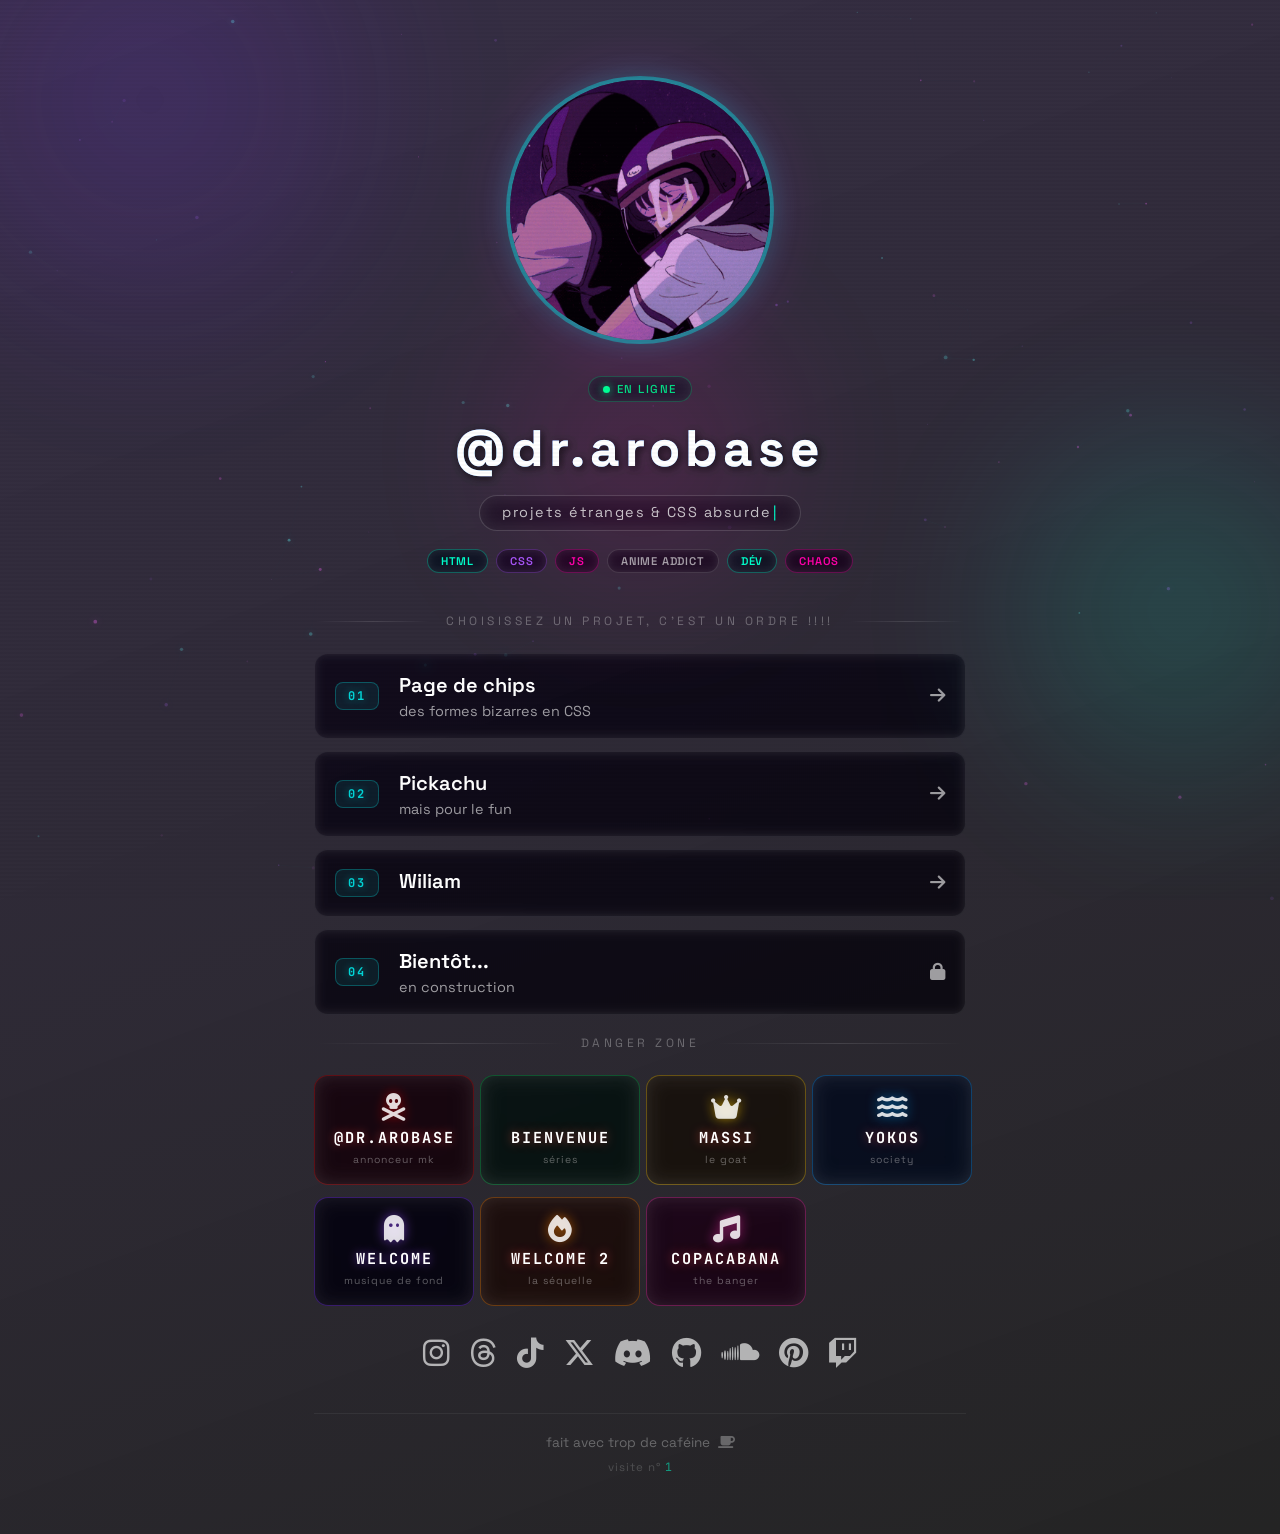
==== index.html @ 3421753c "teste" ====
<!DOCTYPE html>
<html lang="fr">
<head>
    <meta charset="UTF-8">
    <meta name="viewport" content="width=device-width, initial-scale=1.0">
    <title>Projets étranges — @dr.arobase</title>
    <link rel="icon" href="higuruma.png">
    <link rel="stylesheet" href="styles.css">
    <link rel="stylesheet" href="https://cdnjs.cloudflare.com/ajax/libs/font-awesome/6.5.0/css/all.min.css">
    <link rel="preconnect" href="https://fonts.googleapis.com">
    <link rel="preconnect" href="https://fonts.gstatic.com" crossorigin>
    <link href="https://fonts.googleapis.com/css2?family=Space+Grotesk:wght@300;400;500;600;700&family=JetBrains+Mono:wght@400;700&display=swap" rel="stylesheet">
</head>
<body>

<div class="scroll-progress"></div>
<div class="custom-cursor"></div>
<div class="cursor-dot"></div>
<canvas id="particles"></canvas>
<div class="scanlines"></div>

<div class="bg-orbs">
    <div class="orb orb-1"></div>
    <div class="orb orb-2"></div>
    <div class="orb orb-3"></div>
</div>

<div class="page-wrapper">

    <header>
        <img src="pfp.gif" alt="avatar" class="avatar">
        <div class="status-badge"><span class="status-dot"></span> en ligne</div>

        <div class="glitch-wrapper">
            <h1 class="glitch" data-glitch="@dr.arobase">@dr.arobase</h1>
        </div>

        <p class="subtitle-tag"><span class="typing"></span></p>

        <div class="tags-row">
            <span class="tag tag--cyan">HTML</span>
            <span class="tag tag--purple">CSS</span>
            <span class="tag tag--magenta">JS</span>
            <span class="tag tag--white">Anime addict</span>
            <span class="tag tag--cyan">Dév</span>
            <span class="tag tag--magenta">Chaos</span>
        </div>
    </header>

    <main>
        <p class="section-label">Choisissez un projet, c'est un ordre !!!!</p>

        <div class="project-grid">

            <a href="https://dr-arobase.github.io/chips" class="project-card" data-reveal>
                <span class="project-num">01</span>
                <div class="project-info">
                    <span class="project-title">Page de chips</span>
                    <span class="project-desc">des formes bizarres en CSS</span>
                </div>
                <i class="fas fa-arrow-right project-arrow"></i>
            </a>

            <a href="https://dr-arobase.github.io/chips/pickachu.html" class="project-card" data-reveal>
                <span class="project-num">02</span>
                <div class="project-info">
                    <span class="project-title">Pickachu</span>
                    <span class="project-desc">mais pour le fun</span>
                </div>
                <i class="fas fa-arrow-right project-arrow"></i>
            </a>

            <a href="https://dr-arobase.github.io/Wiliam" class="project-card" data-reveal>
                <span class="project-num">03</span>
                <div class="project-info">
                    <span class="project-title">Wiliam</span>
                    <span class="project-desc"></span>
                </div>
                <i class="fas fa-arrow-right project-arrow"></i>
            </a>
            <div class="project-card project-card--soon" data-reveal>
                <span class="project-num">04</span>
                <div class="project-info">
                    <span class="project-title">Bientôt...</span>
                    <span class="project-desc">en construction</span>
                </div>
                <i class="fas fa-lock project-arrow"></i>
            </div>

        </div>

        <!-- Boutons Mortal Kombat -->  
        <div class="mk-buttons" data-reveal>
            <p class="section-label" style="margin-bottom:12px;">danger zone</p>
            <div class="mk-row">

                <button class="mk-btn" data-audio="audioArobas" title="Appuie si t&apos;oses">
                    <span class="mk-btn__icon"><i class="fas fa-skull-crossbones"></i></span>
                    <span class="mk-btn__label">@dr.arobase</span>
                    <span class="mk-btn__sub">annonceur MK</span>
                </button>

                <button class="mk-btn mk-btn--green" data-audio="audioBienv" title="Bienvenue bb">
                    <span class="mk-btn__icon"><i class="fas fa-hand-wave"></i></span>
                    <span class="mk-btn__label">BIENVENUE</span>
                    <span class="mk-btn__sub">séries</span>
                </button>

                <button class="mk-btn mk-btn--gold" data-audio="audioMassi" title="GOAT confirmed">
                    <span class="mk-btn__icon"><i class="fas fa-crown"></i></span>
                    <span class="mk-btn__label">MASSI</span>
                    <span class="mk-btn__sub">le goat</span>
                </button>

                <button class="mk-btn mk-btn--blue" data-audio="audioYokos" title="YOKOS...">
                    <span class="mk-btn__icon"><i class="fas fa-water"></i></span>
                    <span class="mk-btn__label">YOKOS</span>
                    <span class="mk-btn__sub">society</span>
                </button>

                <button class="mk-btn mk-btn--welcome" data-audio="audioWelcome" title="Bienvenue dans l&apos;enfer">
                    <span class="mk-btn__icon"><i class="fas fa-ghost"></i></span>
                    <span class="mk-btn__label">WELCOME</span>
                    <span class="mk-btn__sub">musique de fond</span>
                </button>

                <button class="mk-btn mk-btn--welcome21" data-audio="audioWelcome21" title="Welcome v2 ??">
                    <span class="mk-btn__icon"><i class="fas fa-fire"></i></span>
                    <span class="mk-btn__label">WELCOME 2</span>
                    <span class="mk-btn__sub">la séquelle</span>
                </button>

                <button class="mk-btn mk-btn--copa" data-audio="audioCopa" title="Copa... Copacabana">
                    <span class="mk-btn__icon"><i class="fas fa-music"></i></span>
                    <span class="mk-btn__label">COPACABANA</span>
                    <span class="mk-btn__sub">the banger</span>
                </button>

            </div>
        </div>

        <div class="socials">
            <a href="#" data-social="instagram"><i class="fab fa-instagram"></i></a>
            <a href="#" data-social="threads"><i class="fab fa-threads"></i></a>
            <a href="#" data-social="tiktok"><i class="fab fa-tiktok"></i></a>
            <a href="#" data-social="twitter"><i class="fab fa-x-twitter"></i></a>
            <a href="#" data-social="discord"><i class="fab fa-discord"></i></a>
            <a href="#" data-social="github"><i class="fab fa-github"></i></a>
            <a href="#" data-social="soundcloud"><i class="fab fa-soundcloud"></i></a>
            <a href="#" data-social="pinterest"><i class="fab fa-pinterest"></i></a>
            <a href="#" data-social="twitch"><i class="fab fa-twitch"></i></a>
        </div>
    </main>

    <footer>
        <p>fait avec trop de caféine &nbsp;<i class="fas fa-coffee"></i></p>
        <p class="visit-info">visite n° <span id="visit-count">...</span></p>
    </footer>

</div>

<audio id="audioArobas"   style="display:none"><source src="[Mortal Kombat Announcer ]arobas.mp3"          type="audio/mpeg"></audio>
<audio id="audioBienv"    style="display:none"><source src="[Mortal Kombat Announcer ]bienv......eries.mp3"  type="audio/mpeg"></audio>
<audio id="audioMassi"    style="display:none"><source src="[Mortal Kombat Announcer ]Massi...... goat.mp3"  type="audio/mpeg"></audio>
<audio id="audioYokos"    style="display:none"><source src="[Mortal Kombat Announcer ]YOKOS......ciety.mp3"  type="audio/mpeg"></audio>
<audio id="audioWelcome"  style="display:none"><source src="Welcome.mp3"                                     type="audio/mpeg"></audio>
<audio id="audioWelcome21" style="display:none"><source src="Welcome21.mp3"                                  type="audio/mpeg"></audio>
<audio id="audioCopa"     style="display:none"><source src="Copacabana [QWV_XKdTi2c].mp3"                   type="audio/mpeg"></audio>

<script src="script.js"></script>
</body>
</html>
---- styles.css ----
@import url('https://fonts.googleapis.com/css2?family=Space+Grotesk:wght@300;400;500;600;700&family=JetBrains+Mono:wght@400;700&display=swap');

* {
    margin: 0;
    padding: 0;
    box-sizing: border-box;
}

/* Custom scrollbar */
::-webkit-scrollbar { width: 5px; }
::-webkit-scrollbar-track { background: rgba(0,0,0,0.3); }
::-webkit-scrollbar-thumb {
    background: linear-gradient(180deg, #00ffcc, #7b2fff);
    border-radius: 3px;
}
::-webkit-scrollbar-thumb:hover { background: linear-gradient(180deg, #00ffcc, #ff00aa); }

body {
    font-family: 'Space Grotesk', 'Segoe UI', Tahoma, Geneva, Verdana, sans-serif;
    /* slightly lighter overlay so background image shows through */
    background: linear-gradient(160deg, rgba(12, 2, 30, 0.82) 0%, rgba(0, 0, 0, 0.86) 100%), url('chainsaw-man.gif') center/cover fixed;
    min-height: 100vh;
    color: #fff;
    cursor: none;
    overflow-x: hidden;
}

/* Curseur personnalisé */
.custom-cursor {
    position: fixed;
    width: 18px;
    height: 18px;
    border: 2px solid rgba(0,255,255,0.8);
    border-radius: 50%;
    pointer-events: none;
    transform: translate(-50%, -50%);
    transition: width 0.2s ease, height 0.2s ease, background 0.2s ease, border-color 0.2s ease;
    z-index: 99999;
    mix-blend-mode: difference;
}
.custom-cursor.active {
    width: 40px;
    height: 40px;
    background: rgba(0,255,255,0.1);
}

/* Cursor dot intérieur */
.cursor-dot {
    position: fixed;
    width: 5px;
    height: 5px;
    background: #00ffcc;
    border-radius: 50%;
    pointer-events: none;
    transform: translate(-50%, -50%);
    z-index: 100000;
    transition: width 0.15s ease, height 0.15s ease, background 0.15s ease;
}
.cursor-dot.active {
    width: 8px;
    height: 8px;
    background: #fff;
    box-shadow: 0 0 6px rgba(255,255,255,0.8);
}

/* Barre de progression scroll */
.scroll-progress {
    position: fixed;
    top: 0;
    left: 0;
    height: 2px;
    width: 0%;
    background: linear-gradient(90deg, #00ffcc, #7b2fff, #ff00aa);
    z-index: 100001;
    box-shadow: 0 0 8px rgba(0,255,204,0.7), 0 0 16px rgba(123,47,255,0.4);
    transition: width 0.08s linear;
}

/* Scanlines CRT */
.scanlines {
    position: fixed;
    inset: 0;
    background: repeating-linear-gradient(
        0deg,
        transparent,
        transparent 2px,
        rgba(0,0,0,0.03) 2px,
        rgba(0,0,0,0.03) 4px
    );
    pointer-events: none;
    z-index: 4;
    opacity: 0.7;
}

/* Canvas particules */
#particles {
    position: fixed;
    inset: 0;
    width: 100%;
    height: 100%;
    pointer-events: none;
    z-index: 0;
    opacity: 0.5;
}

/* Orbes flottants */
.bg-orbs {
    position: fixed;
    inset: 0;
    pointer-events: none;
    z-index: 0;
    overflow: hidden;
}

.orb {
    position: absolute;
    border-radius: 50%;
    filter: blur(80px);
    opacity: 0.18;
}

.orb-1 {
    width: 500px;
    height: 500px;
    background: radial-gradient(circle, #7b2fff, transparent);
    top: -150px;
    left: -100px;
    animation: floatOrb 12s ease-in-out infinite;
}

.orb-2 {
    width: 400px;
    height: 400px;
    background: radial-gradient(circle, #00ffcc, transparent);
    bottom: 10%;
    right: -100px;
    animation: floatOrb 16s ease-in-out infinite reverse;
}

.orb-3 {
    width: 300px;
    height: 300px;
    background: radial-gradient(circle, #ff00aa, transparent);
    top: 50%;
    left: 50%;
    transform: translate(-50%, -50%);
    animation: floatOrb 20s ease-in-out infinite 4s;
}

@keyframes floatOrb {
    0%, 100% { transform: translate(0, 0) scale(1); }
    33%       { transform: translate(40px, -30px) scale(1.08); }
    66%       { transform: translate(-30px, 40px) scale(0.95); }
}

.page-wrapper {
    max-width: 700px;
    margin: 0 auto;
    padding: 60px 24px 40px;
    display: flex;
    flex-direction: column;
    align-items: center;
    gap: 40px;
    position: relative;
    z-index: 1;
}

header {
    text-align: center;
    display: flex;
    flex-direction: column;
    align-items: center;
    gap: 16px;
    animation: slideDown 0.8s ease-out;
}

main {
    width: 100%;
    display: flex;
    flex-direction: column;
    align-items: center;
    gap: 20px;
}

footer {
    color: rgba(255,255,255,0.3);
    font-size: 0.85rem;
    padding-bottom: 20px;
    padding-top: 20px;
    border-top: 1px solid rgba(255,255,255,0.06);
    width: 100%;
    text-align: center;
    display: flex;
    flex-direction: column;
    gap: 8px;
    align-items: center;
}

.visit-info {
    font-size: 0.72rem;
    color: rgba(255,255,255,0.18);
    letter-spacing: 1px;
}
#visit-count {
    color: rgba(0,255,204,0.55);
    font-family: 'JetBrains Mono', monospace;
}

h1 {
    font-size: 2.8em;
    color: #fff;
    text-shadow: 2px 2px 8px rgba(0, 0, 0, 0.3);
    margin-bottom: 0;
    font-weight: 700;
    letter-spacing: 2px;
}

h2 {
    font-size: 1.3em;
    color: rgba(255,255,255,0.7);
    margin-bottom: 0;
    font-weight: 300;
    letter-spacing: 1px;
}

h3 {
    font-size: 1.2em;
    color: #fff;
    margin-bottom: 30px;
    font-weight: 400;
}

/* Subtitle pill */
.subtitle-tag {
    display: inline-block;
    padding: 7px 22px;
    background: rgba(255,255,255,0.05);
    border: 1px solid rgba(255,255,255,0.15);
    border-radius: 999px;
    color: rgba(255,255,255,0.75);
    font-size: 0.9rem;
    letter-spacing: 1.5px;
    backdrop-filter: blur(10px);
    min-height: 36px;
    min-width: 80px;
}

.typing::after {
    content: '|';
    animation: blink 0.7s step-end infinite;
    color: #00ffcc;
    margin-left: 2px;
}

@keyframes blink {
    0%, 100% { opacity: 1; }
    50%       { opacity: 0; }
}

/* Section label */
.section-label {
    font-size: 0.75rem;
    text-transform: uppercase;
    letter-spacing: 3.5px;
    color: rgba(255,255,255,0.3);
    margin-bottom: 4px;
    display: flex;
    align-items: center;
    gap: 14px;
    width: 100%;
    justify-content: center;
}
.section-label::before,
.section-label::after {
    content: '';
    height: 1px;
    flex: 1;
    background: linear-gradient(90deg, transparent, rgba(255,255,255,0.12), transparent);
}

/* Project grid */
.project-grid {
    width: 100%;
    display: flex;
    flex-direction: column;
    gap: 12px;
}

/* Reveal animation */
[data-reveal] {
    opacity: 0;
    transform: translateY(28px);
    transition: opacity 0.6s ease, transform 0.6s ease;
}
[data-reveal].revealed {
    opacity: 1; /* éléments révélés visibles pour la lisibilité */
    transform: translateY(0);
}

/* Ripple */
.project-card {
    display: flex;
    align-items: center;
    gap: 20px;
    padding: 18px 20px;
    /* make cards more see-through so the background image is visible */
    background: rgba(255,255,255,0.02);
    border: 1px solid rgba(255,255,255,0.06);
    border-radius: 14px;
    text-decoration: none;
    color: #fff;
    backdrop-filter: blur(6px);
    transition: border-color 0.35s ease, box-shadow 0.35s ease, background 0.35s ease;
    position: relative;
    overflow: hidden;
    will-change: transform;
    cursor: none;
}

.project-card::before {
    content: "";
    position: absolute;
    inset: 0;
    background: radial-gradient(circle at var(--sheen-x, 50%) var(--sheen-y, 50%), rgba(0,255,255,0.09) 0%, transparent 65%);
    opacity: 0;
    transition: opacity 0.3s ease;
    pointer-events: none;
}

/* Animated neon border on hover via ::after */
.project-card::after {
    content: '';
    position: absolute;
    inset: -1px;
    border-radius: 15px;
    background: linear-gradient(135deg, rgba(0,255,204,0), rgba(123,47,255,0), rgba(255,0,170,0));
    z-index: -1;
    transition: background 0.4s ease;
    pointer-events: none;
}

.project-card:hover {
    background: rgba(255,255,255,0.05);
    border-color: rgba(0,255,255,0.25);
    box-shadow:
        0 12px 40px rgba(0,0,0,0.4),
        0 0 20px rgba(0,255,204,0.08),
        inset 0 1px 0 rgba(255,255,255,0.06);
}
.project-card:hover::after {
    background: linear-gradient(135deg, rgba(0,255,204,0.15), rgba(123,47,255,0.1), rgba(255,0,170,0.08));
}

.project-card:hover::before { opacity: 1; }

/* Ripple */
.ripple {
    position: absolute;
    border-radius: 50%;
    background: rgba(0,255,255,0.25);
    transform: scale(0);
    animation: rippleAnim 0.6s linear;
    pointer-events: none;
}
@keyframes rippleAnim {
    to { transform: scale(4); opacity: 0; }
}

.project-card--soon {
    opacity: 0.4;
    cursor: default;
}
.project-card--soon:hover {
    transform: none;
    border-color: rgba(255,255,255,0.08);
    box-shadow: none;
    background: rgba(255,255,255,0.04);
}
.project-card--soon:hover::before { opacity: 0; }

.project-num {
    font-size: 0.75rem;
    font-weight: 700;
    letter-spacing: 2px;
    color: rgba(0,255,255,0.8);
    background: rgba(0,255,255,0.08);
    border: 1px solid rgba(0,255,255,0.25);
    border-radius: 8px;
    padding: 5px 12px;
    flex-shrink: 0;
    font-family: 'JetBrains Mono', monospace;
    text-shadow: 0 0 8px rgba(0,255,255,0.4);
}

.project-info {
    flex: 1;
    display: flex;
    flex-direction: column;
    gap: 4px;
    text-align: left;
}

.project-title {
    font-size: 1.25rem;
    font-weight: 600;
    color: #fff;
}

.project-desc {
    font-size: 0.9rem;
    color: rgba(255,255,255,0.6);
    font-weight: 400;
}

.project-arrow {
    color: rgba(255,255,255,0.6);
    font-size: 1.1rem;
    flex-shrink: 0;
    transition: transform 0.3s ease, color 0.3s ease;
}

.project-card:hover .project-arrow {
    color: rgba(0,255,255,0.8);
    transform: translateX(4px);
}

.project-card:nth-child(1) { animation-delay: 0.05s; }
.project-card:nth-child(2) { animation-delay: 0.12s; }
.project-card:nth-child(3) { animation-delay: 0.19s; }
.project-card:nth-child(4) { animation-delay: 0.26s; }
.project-card:nth-child(5) { animation-delay: 0.33s; }
@keyframes slideDown {
    from {
        opacity: 0;
        transform: translateY(-30px);
    }
    to {
        opacity: 1;
        transform: translateY(0);
    }
}

@keyframes slideIn {
    from {
        opacity: 0;
        transform: translateX(-30px);
    }
    to {
        opacity: 1;
        transform: translateX(0);
    }
}

@keyframes slideUp {
    from {
        opacity: 0;
        transform: translateY(30px);
    }
    to {
        opacity: 1;
        transform: translateY(0);
    }
}

@media (max-width: 768px) {
    .page-wrapper { padding: 40px 16px 30px; gap: 28px; }
    h1 { font-size: 2em; }
    .project-card { padding: 16px 18px; gap: 14px; }
    .project-title { font-size: 0.95rem; }
}

.socials {
  display: flex;
  justify-content: center;
  flex-wrap: wrap;
  gap: 20px;
  margin-top: 8px;
}

.socials a {
  color: rgba(255,255,255,0.65);
  font-size: 1.9rem;
  transition: color 0.25s ease, filter 0.25s ease;
  will-change: transform;
  display: inline-block;
}

.socials a:hover { color: #fff; filter: drop-shadow(0 0 8px currentColor); }

/* couleurs par plateforme */
.socials a[data-social="instagram"]:hover { color: #e1306c; }
.socials a[data-social="threads"]:hover   { color: #aaa; }
.socials a[data-social="tiktok"]:hover    { color: #69c9d0; }
.socials a[data-social="twitter"]:hover   { color: #1da1f2; }
.socials a[data-social="discord"]:hover   { color: #7289da; }
.socials a[data-social="github"]:hover    { color: #f0f6fc; }
.socials a[data-social="soundcloud"]:hover { color: #ff5500; }
.socials a[data-social="pinterest"]:hover  { color: #e60023; }
.socials a[data-social="twitch"]:hover     { color: #9146ff; }

.avatar {
    width: 260px;
    height: 260px;
    border-radius: 50%;
    object-fit: cover;
    margin: 20px auto;
    display: block;
    box-shadow:
        0 0 0 4px rgba(0, 255, 255, 0.35),
        0 0 30px rgba(0, 255, 255, 0.25),
        0 0 70px rgba(255, 0, 255, 0.15);
    animation: avatarPulse 3s ease-in-out infinite;
}

@keyframes avatarPulse {
    0%, 100% {
        box-shadow:
            0 0 0 4px rgba(0, 255, 255, 0.35),
            0 0 30px rgba(0, 255, 255, 0.25),
            0 0 70px rgba(255, 0, 255, 0.15);
    }
    50% {
        box-shadow:
            0 0 0 7px rgba(255, 0, 255, 0.45),
            0 0 45px rgba(255, 0, 255, 0.3),
            0 0 90px rgba(0, 255, 255, 0.2);
    }
}

/* Glitch effect */
.glitch-wrapper {
   width: 100%;
   height: 100%;
   display: flex;
   align-items: center;
   justify-content: center;
   text-align: center;
}

.glitch {
   position: relative;
   font-size: 3.2rem;
   font-weight: 700;
   line-height: 1.2;
   color: #fff;
   letter-spacing: 5px;
   z-index: 1;
}

.glitch:before,
.glitch:after {
   display: block;
   content: attr(data-glitch);
   position: absolute;
   top: 0;
   left: 0;
   opacity: 0.8;
}

.glitch:before {
   animation: glitch-color 0.3s cubic-bezier(0.25, 0.46, 0.45, 0.94) both infinite;
   color: #0ff;
   z-index: -1;
}

.glitch:after {
   animation: glitch-color 0.3s cubic-bezier(0.25, 0.46, 0.45, 0.94) reverse both infinite;
   color: #ff00ff;
   z-index: -2;
}

@keyframes glitch-color {
   0% {
      transform: translate(0);
   }

   20% {
      transform: translate(-3px, 3px);
   }

   40% {
      transform: translate(-3px, -3px);
   }

   60% {
      transform: translate(3px, 3px);
   }

   80% {
      transform: translate(3px, -3px);
   }

   to {
      transform: translate(0);
   }
}


/*** link coupper katana**/
.link {
  position: relative;
  padding: 0;
  line-height: 1em;
  margin: 0;
  
}

.link--top {
    
  position: absolute;
  color: rgb(255, 255, 255);
  top: 0;
  display: inline-block;
  clip-path: polygon(0% 66%, 0% 0%, 100% 0%, 100% 40%);
  transition: transform 0.6s cubic-bezier(0.16, 1, 0.3, 1) 0.25s, color 0.5s ease 0.22s;
}

.link--top:after {
  content: "";
  position: absolute;
  text-decoration: none;

  top: 36%;
  left: 0;
  width: 100%;
  height: 4%;
  background: red;
  transform: rotateZ(-2.2deg) scaleX(0%);
  transform-origin: right top;
  transition: transform 0.2s ease 0.22s;
}

.link--bottom {
  display: inline-block;
  clip-path: polygon(0% 65%, 100% 40%, 100% 110%, 0% 110%);
  text-decoration: underline;
  color: rgb(255, 255, 255);
  transition: color 0.5s ease 0.22s, background-position 0.2s ease 0.22s;
  text-decoration: none;
  background-size: 200% 8%;
  background-position: left bottom;
  background-repeat: no-repeat;
  background-image: linear-gradient(to right, red 50%, transparent 50%);
}

/*Can't use this type of underscore for multiple lines of text :( 
Good for menu buttons though, this would use a transform animation instead of a background position animation, better performance :)
.link--bottom:before {
  content: "";
  position: absolute;
  bottom: 0;
  left: 0;
  width: 100%;
  height: 8%;
  background: red;
  transform-origin: left bottom;
  transition: transform 0.2s ease;
}

.link:hover .link--bottom:before {
  transform: scaleX(0%);
}
*/

.link--bottom:after {
  content: "";
  position: absolute;
  
  top: 40%;
  left: 0;
  width: 100%;
  height: 4%;
  background: red;
  transform: rotateZ(-2deg) scaleX(0%);
  transform-origin: right top;
  transition: transform 0.2s ease 0.22s;
}

.link:hover .link--top {
  color: red;
  transform: translateY(-0.5em) rotateZ(-3deg);
  transition: transform 0.5s cubic-bezier(.12,.8,.57,1.00) 0.42s, color 0.5s ease 0.22s;
}

.link:hover .link--bottom {
  color: red;
  background-position: 100% bottom;
  transition: color 0.5s ease 0.2s, background-position 0.2s ease;
}

.link:hover .link--top:after {
  top: 62%;
  transform-origin: left top;
  transform: rotateZ(-2.2deg) scaleX(100%);
}

.link:hover .link--bottom:after {
  top: 65%;
  transform-origin: left top;
  transform: rotateZ(-2.1deg) scaleX(100%);
}

/* =============================================
   BOUTONS MORTAL KOMBAT
   ============================================= */
.mk-buttons {
    width: 100%;
    display: flex;
    flex-direction: column;
    align-items: center;
    gap: 12px;
}

.mk-row {
    display: grid;
    grid-template-columns: repeat(auto-fit, minmax(140px, 1fr));
    gap: 12px;
    width: 100%;
}

.mk-btn {
    flex: 1;
    min-width: 160px;
    max-width: 260px;
    display: flex;
    flex-direction: column;
    align-items: center;
    gap: 5px;
    padding: 18px 20px;
    background: rgba(180, 0, 0, 0.08);
    border: 1px solid rgba(220, 0, 0, 0.3);
    border-radius: 14px;
    color: #fff;
    cursor: none;
    position: relative;
    overflow: hidden;
    transition: background 0.3s ease, box-shadow 0.3s ease, border-color 0.3s ease, transform 0.15s ease;
    backdrop-filter: blur(10px);
    font-family: 'Space Grotesk', sans-serif;
    user-select: none;
}

.mk-btn::before {
    content: '';
    position: absolute;
    inset: 0;
    background: radial-gradient(circle at 50% 0%, rgba(220,0,0,0.18) 0%, transparent 70%);
    opacity: 0;
    transition: opacity 0.3s ease;
}

.mk-btn:hover {
    background: rgba(220, 0, 0, 0.14);
    border-color: rgba(255, 40, 40, 0.6);
    box-shadow: 0 0 30px rgba(220,0,0,0.25), 0 0 60px rgba(220,0,0,0.1), inset 0 1px 0 rgba(255,100,100,0.1);
    transform: translateY(-3px);
}
.mk-btn:hover::before { opacity: 1; }

.mk-btn:active {
    transform: translateY(0px) scale(0.97);
    box-shadow: 0 0 50px rgba(255,0,0,0.45);
}

.mk-btn--welcome {
    background: rgba(0, 0, 30, 0.2);
    border-color: rgba(123, 47, 255, 0.35);
}
.mk-btn--welcome::before {
    background: radial-gradient(circle at 50% 0%, rgba(123,47,255,0.18) 0%, transparent 70%);
}
.mk-btn--welcome:hover {
    background: rgba(123, 47, 255, 0.14);
    border-color: rgba(150, 80, 255, 0.6);
    box-shadow: 0 0 30px rgba(123,47,255,0.3), 0 0 60px rgba(123,47,255,0.1);
}

.mk-btn.playing {
    animation: mkPulse 0.7s ease-in-out infinite alternate;
}
.mk-btn--welcome.playing {
    animation: mkPulseViolet 0.7s ease-in-out infinite alternate;
}
@keyframes mkPulse {
    from { box-shadow: 0 0 12px rgba(220,0,0,0.25), inset 0 0 0px rgba(255,0,0,0); }
    to   { box-shadow: 0 0 40px rgba(255,0,0,0.55), inset 0 0 20px rgba(255,0,0,0.04); }
}
@keyframes mkPulseViolet {
    from { box-shadow: 0 0 12px rgba(123,47,255,0.25); }
    to   { box-shadow: 0 0 40px rgba(150,80,255,0.55), inset 0 0 20px rgba(150,80,255,0.04); }
}

.mk-btn__icon {
    font-size: 1.7rem;
    line-height: 1;
    color: rgba(255,255,255,0.85);
    transition: transform 0.2s ease, color 0.2s ease;
}
.mk-btn:hover .mk-btn__icon { transform: scale(1.25) rotate(-8deg); color: #fff; }

/* glow couleur par variante sur l'icône */
.mk-btn .mk-btn__icon          { filter: drop-shadow(0 0 6px rgba(220,0,0,0.7)); }
.mk-btn--green .mk-btn__icon   { filter: drop-shadow(0 0 6px rgba(0,220,80,0.7)); }
.mk-btn--gold .mk-btn__icon    { filter: drop-shadow(0 0 6px rgba(255,200,0,0.7)); }
.mk-btn--blue .mk-btn__icon    { filter: drop-shadow(0 0 6px rgba(0,160,255,0.7)); }
.mk-btn--welcome .mk-btn__icon { filter: drop-shadow(0 0 6px rgba(150,80,255,0.7)); }
.mk-btn--welcome21 .mk-btn__icon { filter: drop-shadow(0 0 6px rgba(255,130,0,0.7)); }
.mk-btn--copa .mk-btn__icon    { filter: drop-shadow(0 0 6px rgba(255,50,180,0.7)); }

.mk-btn__label {
    font-size: 0.95rem;
    font-weight: 700;
    letter-spacing: 2px;
    text-transform: uppercase;
    color: #fff;
    font-family: 'JetBrains Mono', monospace;
    text-shadow: 0 0 10px rgba(255,80,80,0.5);
}
.mk-btn--welcome .mk-btn__label { text-shadow: 0 0 10px rgba(150,80,255,0.6); }

.mk-btn__sub {
    font-size: 0.65rem;
    color: rgba(255,255,255,0.35);
    letter-spacing: 1px;
    text-transform: lowercase;
}

/* variantes couleurs boutons MK */
.mk-btn--green {
    background: rgba(0, 160, 60, 0.08);
    border-color: rgba(0, 200, 80, 0.3);
}
.mk-btn--green::before {
    background: radial-gradient(circle at 50% 0%, rgba(0,200,80,0.18) 0%, transparent 70%);
}
.mk-btn--green:hover {
    background: rgba(0, 200, 80, 0.14);
    border-color: rgba(0, 240, 100, 0.6);
    box-shadow: 0 0 30px rgba(0,200,80,0.3), 0 0 60px rgba(0,200,80,0.1);
}
@keyframes mkPulseGreen {
    from { box-shadow: 0 0 12px rgba(0,200,80,0.25); }
    to   { box-shadow: 0 0 40px rgba(0,240,100,0.55), inset 0 0 20px rgba(0,200,80,0.04); }
}
.mk-btn--green.playing { animation: mkPulseGreen 0.7s ease-in-out infinite alternate; }

.mk-btn--gold {
    background: rgba(200, 150, 0, 0.08);
    border-color: rgba(255, 200, 0, 0.3);
}
.mk-btn--gold::before {
    background: radial-gradient(circle at 50% 0%, rgba(255,200,0,0.18) 0%, transparent 70%);
}
.mk-btn--gold:hover {
    background: rgba(255, 200, 0, 0.12);
    border-color: rgba(255, 220, 50, 0.65);
    box-shadow: 0 0 30px rgba(255,200,0,0.3), 0 0 60px rgba(255,200,0,0.1);
}
@keyframes mkPulseGold {
    from { box-shadow: 0 0 12px rgba(255,200,0,0.25); }
    to   { box-shadow: 0 0 40px rgba(255,220,50,0.55), inset 0 0 20px rgba(255,200,0,0.04); }
}
.mk-btn--gold.playing { animation: mkPulseGold 0.7s ease-in-out infinite alternate; }

.mk-btn--blue {
    background: rgba(0, 100, 220, 0.08);
    border-color: rgba(0, 150, 255, 0.3);
}
.mk-btn--blue::before {
    background: radial-gradient(circle at 50% 0%, rgba(0,150,255,0.18) 0%, transparent 70%);
}
.mk-btn--blue:hover {
    background: rgba(0, 150, 255, 0.12);
    border-color: rgba(50, 180, 255, 0.65);
    box-shadow: 0 0 30px rgba(0,150,255,0.3), 0 0 60px rgba(0,150,255,0.1);
}
@keyframes mkPulseBlue {
    from { box-shadow: 0 0 12px rgba(0,150,255,0.25); }
    to   { box-shadow: 0 0 40px rgba(50,180,255,0.55), inset 0 0 20px rgba(0,150,255,0.04); }
}
.mk-btn--blue.playing { animation: mkPulseBlue 0.7s ease-in-out infinite alternate; }

.mk-btn--welcome21 {
    background: rgba(255, 100, 0, 0.08);
    border-color: rgba(255, 130, 0, 0.3);
}
.mk-btn--welcome21::before {
    background: radial-gradient(circle at 50% 0%, rgba(255,130,0,0.18) 0%, transparent 70%);
}
.mk-btn--welcome21:hover {
    background: rgba(255, 130, 0, 0.12);
    border-color: rgba(255, 160, 40, 0.65);
    box-shadow: 0 0 30px rgba(255,130,0,0.3), 0 0 60px rgba(255,130,0,0.1);
}
@keyframes mkPulseOrange {
    from { box-shadow: 0 0 12px rgba(255,130,0,0.25); }
    to   { box-shadow: 0 0 40px rgba(255,160,40,0.55), inset 0 0 20px rgba(255,130,0,0.04); }
}
.mk-btn--welcome21.playing { animation: mkPulseOrange 0.7s ease-in-out infinite alternate; }

.mk-btn--copa {
    background: rgba(255, 0, 150, 0.08);
    border-color: rgba(255, 50, 180, 0.3);
}
.mk-btn--copa::before {
    background: radial-gradient(circle at 50% 0%, rgba(255,50,180,0.18) 0%, transparent 70%);
}
.mk-btn--copa:hover {
    background: rgba(255, 50, 180, 0.12);
    border-color: rgba(255, 80, 200, 0.65);
    box-shadow: 0 0 30px rgba(255,50,180,0.3), 0 0 60px rgba(255,50,180,0.1);
}
@keyframes mkPulsePink {
    from { box-shadow: 0 0 12px rgba(255,50,180,0.25); }
    to   { box-shadow: 0 0 40px rgba(255,80,200,0.55), inset 0 0 20px rgba(255,50,180,0.04); }
}
.mk-btn--copa.playing { animation: mkPulsePink 0.7s ease-in-out infinite alternate; }

/* =============================================
   STATUS BADGE
   ============================================= */
.status-badge {
    display: inline-flex;
    align-items: center;
    gap: 7px;
    padding: 5px 14px;
    background: rgba(0,255,150,0.06);
    border: 1px solid rgba(0,255,150,0.22);
    border-radius: 999px;
    font-size: 0.72rem;
    color: rgba(0,255,150,0.85);
    letter-spacing: 1.5px;
    text-transform: uppercase;
    backdrop-filter: blur(8px);
    font-weight: 500;
}
.status-dot {
    width: 7px;
    height: 7px;
    border-radius: 50%;
    background: #00ff96;
    box-shadow: 0 0 8px rgba(0,255,150,0.9);
    animation: pulseDot 2s ease-in-out infinite;
    flex-shrink: 0;
}
@keyframes pulseDot {
    0%, 100% { opacity: 1; box-shadow: 0 0 8px rgba(0,255,150,0.9); }
    50%       { opacity: 0.4; box-shadow: 0 0 18px rgba(0,255,150,0.3); }
}

/* =============================================
   TAGS / COMPÉTENCES
   ============================================= */
.tags-row {
    display: flex;
    flex-wrap: wrap;
    justify-content: center;
    gap: 8px;
    margin-top: 2px;
}
.tag {
    padding: 4px 13px;
    border-radius: 999px;
    font-size: 0.7rem;
    font-weight: 600;
    letter-spacing: 0.8px;
    text-transform: uppercase;
    border: 1px solid;
    backdrop-filter: blur(6px);
    white-space: nowrap;
    transition: transform 0.2s ease, box-shadow 0.2s ease;
    cursor: default;
}
.tag:hover { transform: translateY(-3px); }
.tag--cyan    { color: #00ffcc; border-color: rgba(0,255,204,0.3); background: rgba(0,255,204,0.05); }
.tag--magenta { color: #ff00aa; border-color: rgba(255,0,170,0.3); background: rgba(255,0,170,0.05); }
.tag--purple  { color: #a855f7; border-color: rgba(168,85,247,0.3); background: rgba(168,85,247,0.05); }
.tag--white   { color: rgba(255,255,255,0.6); border-color: rgba(255,255,255,0.12); background: rgba(255,255,255,0.03); }

/* =============================================
   KONAMI CODE
   ============================================= */
.konami-flash {
    position: fixed;
    top: 50%;
    left: 50%;
    transform: translate(-50%, -50%);
    background: rgba(0,0,0,0.88);
    border: 2px solid #00ffcc;
    color: #00ffcc;
    font-size: 1.3rem;
    font-weight: 700;
    letter-spacing: 4px;
    padding: 22px 44px;
    border-radius: 14px;
    z-index: 999999;
    text-transform: uppercase;
    text-align: center;
    pointer-events: none;
    backdrop-filter: blur(24px);
    box-shadow: 0 0 50px rgba(0,255,204,0.35), 0 0 100px rgba(0,255,204,0.1);
    animation: konamiIn 0.45s cubic-bezier(0.175, 0.885, 0.32, 1.275),
               konamiFade 0.6s ease 2.8s forwards;
}
@keyframes konamiIn   { from { opacity:0; transform:translate(-50%,-50%) scale(0.5); } to { opacity:1; transform:translate(-50%,-50%) scale(1); } }
@keyframes konamiFade { to   { opacity:0; transform:translate(-50%,-55%) scale(0.9); } }

.konami-spark {
    position: fixed;
    width: 8px;
    height: 8px;
    border-radius: 50%;
    background: hsl(var(--hue), 100%, 65%);
    box-shadow: 0 0 12px 3px hsl(var(--hue), 100%, 60%);
    pointer-events: none;
    z-index: 999998;
    animation: sparkFly 1.4s ease-out forwards;
}
@keyframes sparkFly {
    0%   { opacity: 1; transform: scale(1) translate(0, 0); }
    100% { opacity: 0; transform: scale(0.2) translate(
        calc((var(--hue) - 180) * 0.5px),
        calc(-80px - (var(--hue) * 0.1px))
    ); }
}

@keyframes rainbowBorder {
    0%   { box-shadow: 0 0 0 5px hsl(0,100%,60%),   0 0 35px hsl(0,100%,60%);   }
    25%  { box-shadow: 0 0 0 5px hsl(90,100%,60%),  0 0 35px hsl(90,100%,60%);  }
    50%  { box-shadow: 0 0 0 5px hsl(180,100%,60%), 0 0 35px hsl(180,100%,60%); }
    75%  { box-shadow: 0 0 0 5px hsl(270,100%,60%), 0 0 35px hsl(270,100%,60%); }
    100% { box-shadow: 0 0 0 5px hsl(360,100%,60%), 0 0 35px hsl(360,100%,60%); }
}
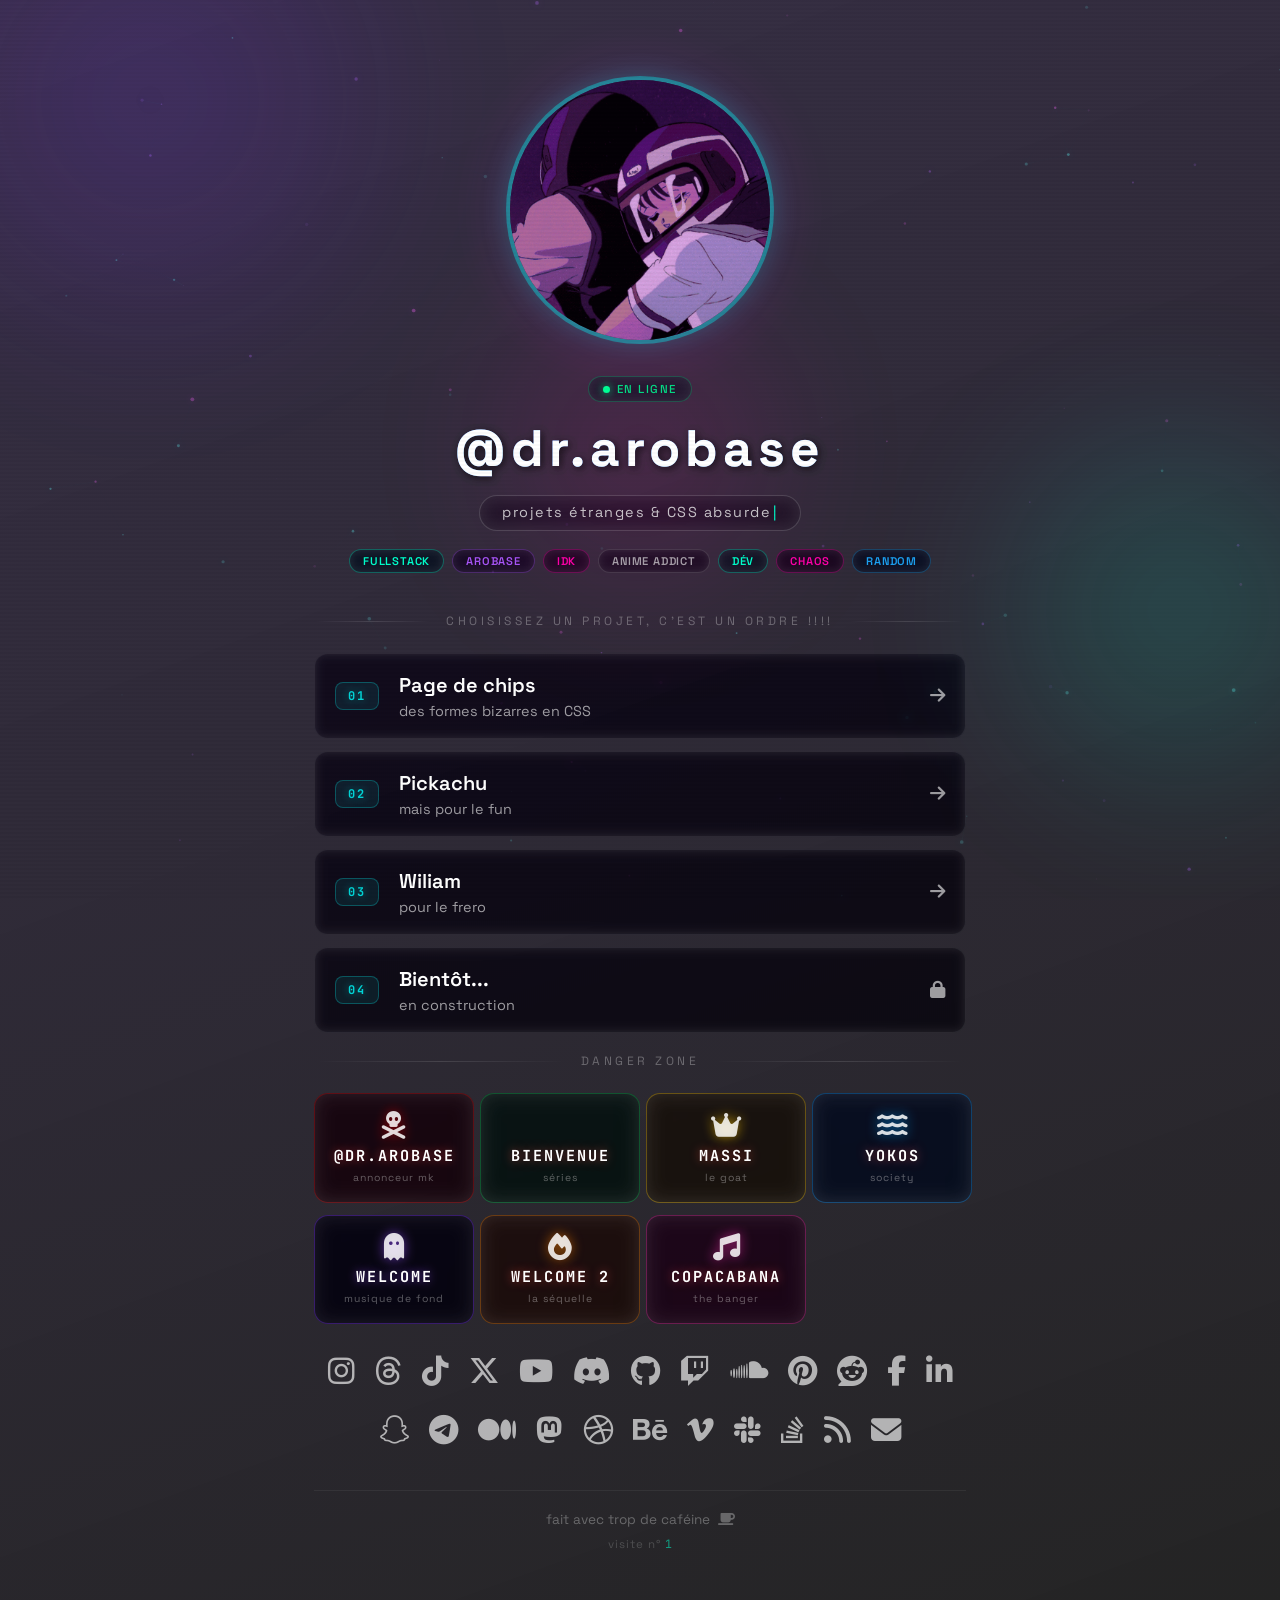
==== commit 925b2084: "Organize project: move assets, fix paths, externalize mes-info styles, update index and css/js links" ====
--- a/index.html
+++ b/index.html
@@ -4,8 +4,8 @@
     <meta charset="UTF-8">
     <meta name="viewport" content="width=device-width, initial-scale=1.0">
     <title>Projets étranges — @dr.arobase</title>
-    <link rel="icon" href="higuruma.png">
-    <link rel="stylesheet" href="styles.css">
+    <link rel="icon" href="asserts/images/higuruma.png">
+    <link rel="stylesheet" href="css/styles.css">
     <link rel="stylesheet" href="https://cdnjs.cloudflare.com/ajax/libs/font-awesome/6.5.0/css/all.min.css">
     <link rel="preconnect" href="https://fonts.googleapis.com">
     <link rel="preconnect" href="https://fonts.gstatic.com" crossorigin>
@@ -28,7 +28,7 @@
 <div class="page-wrapper">
 
     <header>
-        <img src="pfp.gif" alt="avatar" class="avatar">
+        <img src="asserts/images/pfp.gif" alt="avatar" class="avatar">
         <div class="status-badge"><span class="status-dot"></span> en ligne</div>
 
         <div class="glitch-wrapper">
@@ -38,12 +38,13 @@
         <p class="subtitle-tag"><span class="typing"></span></p>
 
         <div class="tags-row">
-            <span class="tag tag--cyan">HTML</span>
-            <span class="tag tag--purple">CSS</span>
-            <span class="tag tag--magenta">JS</span>
+            <span class="tag tag--cyan">Fullstack</span>
+            <span class="tag tag--purple">Arobase</span>
+            <span class="tag tag--magenta">idk</span>
             <span class="tag tag--white">Anime addict</span>
             <span class="tag tag--cyan">Dév</span>
             <span class="tag tag--magenta">Chaos</span>
+            <span class="tag tag--blue">Random</span>
         </div>
     </header>
 
@@ -74,7 +75,7 @@
                 <span class="project-num">03</span>
                 <div class="project-info">
                     <span class="project-title">Wiliam</span>
-                    <span class="project-desc"></span>
+                    <span class="project-desc">pour le frero</span>
                 </div>
                 <i class="fas fa-arrow-right project-arrow"></i>
             </a>
@@ -140,15 +141,30 @@
         </div>
 
         <div class="socials">
-            <a href="#" data-social="instagram"><i class="fab fa-instagram"></i></a>
-            <a href="#" data-social="threads"><i class="fab fa-threads"></i></a>
-            <a href="#" data-social="tiktok"><i class="fab fa-tiktok"></i></a>
-            <a href="#" data-social="twitter"><i class="fab fa-x-twitter"></i></a>
-            <a href="#" data-social="discord"><i class="fab fa-discord"></i></a>
-            <a href="#" data-social="github"><i class="fab fa-github"></i></a>
-            <a href="#" data-social="soundcloud"><i class="fab fa-soundcloud"></i></a>
-            <a href="#" data-social="pinterest"><i class="fab fa-pinterest"></i></a>
-            <a href="#" data-social="twitch"><i class="fab fa-twitch"></i></a>
+            <a href="#" data-social="instagram" title="Instagram"><i class="fab fa-instagram"></i></a>
+            <a href="#" data-social="threads" title="Threads"><i class="fab fa-threads"></i></a>
+            <a href="#" data-social="tiktok" title="TikTok"><i class="fab fa-tiktok"></i></a>
+            <a href="#" data-social="twitter" title="X / Twitter"><i class="fab fa-x-twitter"></i></a>
+            <a href="#" data-social="youtube" title="YouTube"><i class="fab fa-youtube"></i></a>
+            <a href="#" data-social="discord" title="Discord"><i class="fab fa-discord"></i></a>
+            <a href="#" data-social="github" title="GitHub"><i class="fab fa-github"></i></a>
+            <a href="#" data-social="twitch" title="Twitch"><i class="fab fa-twitch"></i></a>
+            <a href="#" data-social="soundcloud" title="SoundCloud"><i class="fab fa-soundcloud"></i></a>
+            <a href="#" data-social="pinterest" title="Pinterest"><i class="fab fa-pinterest"></i></a>
+            <a href="#" data-social="reddit" title="Reddit"><i class="fab fa-reddit"></i></a>
+            <a href="#" data-social="facebook" title="Facebook"><i class="fab fa-facebook-f"></i></a>
+            <a href="#" data-social="linkedin" title="LinkedIn"><i class="fab fa-linkedin-in"></i></a>
+            <a href="#" data-social="snapchat" title="Snapchat"><i class="fab fa-snapchat-ghost"></i></a>
+            <a href="#" data-social="telegram" title="Telegram"><i class="fab fa-telegram-plane"></i></a>
+            <a href="#" data-social="medium" title="Medium"><i class="fab fa-medium"></i></a>
+            <a href="#" data-social="mastodon" title="Mastodon"><i class="fab fa-mastodon"></i></a>
+            <a href="#" data-social="dribbble" title="Dribbble"><i class="fab fa-dribbble"></i></a>
+            <a href="#" data-social="behance" title="Behance"><i class="fab fa-behance"></i></a>
+            <a href="#" data-social="vimeo" title="Vimeo"><i class="fab fa-vimeo-v"></i></a>
+            <a href="#" data-social="slack" title="Slack"><i class="fab fa-slack"></i></a>
+            <a href="#" data-social="stack-overflow" title="Stack Overflow"><i class="fab fa-stack-overflow"></i></a>
+            <a href="#" data-social="rss" title="RSS"><i class="fas fa-rss"></i></a>
+            <a href="#" data-social="email" title="Email"><i class="fas fa-envelope"></i></a>
         </div>
     </main>
 
@@ -159,15 +175,15 @@
 
 </div>
 
-<audio id="audioArobas"   style="display:none"><source src="[Mortal Kombat Announcer ]arobas.mp3"          type="audio/mpeg"></audio>
-<audio id="audioBienv"    style="display:none"><source src="[Mortal Kombat Announcer ]bienv......eries.mp3"  type="audio/mpeg"></audio>
-<audio id="audioMassi"    style="display:none"><source src="[Mortal Kombat Announcer ]Massi...... goat.mp3"  type="audio/mpeg"></audio>
-<audio id="audioYokos"    style="display:none"><source src="[Mortal Kombat Announcer ]YOKOS......ciety.mp3"  type="audio/mpeg"></audio>
-<audio id="audioWelcome"  style="display:none"><source src="Welcome.mp3"                                     type="audio/mpeg"></audio>
-<audio id="audioWelcome21" style="display:none"><source src="Welcome21.mp3"                                  type="audio/mpeg"></audio>
-<audio id="audioCopa"     style="display:none"><source src="Copacabana [QWV_XKdTi2c].mp3"                   type="audio/mpeg"></audio>
+<audio id="audioArobas"   style="display:none"><source src="asserts/audio/[Mortal Kombat Announcer ]arobas.mp3"          type="audio/mpeg"></audio>
+<audio id="audioBienv"    style="display:none"><source src="asserts/audio/[Mortal Kombat Announcer ]bienv......eries.mp3"  type="audio/mpeg"></audio>
+<audio id="audioMassi"    style="display:none"><source src="asserts/audio/[Mortal Kombat Announcer ]Massi...... goat.mp3"  type="audio/mpeg"></audio>
+<audio id="audioYokos"    style="display:none"><source src="asserts/audio/[Mortal Kombat Announcer ]YOKOS......ciety.mp3"  type="audio/mpeg"></audio>
+<audio id="audioWelcome"  style="display:none"><source src="asserts/audio/Welcome.mp3"                                     type="audio/mpeg"></audio>
+<audio id="audioWelcome21" style="display:none"><source src="asserts/audio/Welcome21.mp3"                                  type="audio/mpeg"></audio>
+<audio id="audioCopa"     style="display:none"><source src="asserts/audio/Copacabana [QWV_XKdTi2c].mp3"                   type="audio/mpeg"></audio>
 
-<script src="script.js"></script>
+<script src="js/script.js"></script>
 </body>
 </html>
 
--- a/css/styles.css
+++ b/css/styles.css
@@ -0,0 +1,1048 @@
+/* Google Fonts chargée via <link> dans le HTML */
+
+* {
+    margin: 0;
+    padding: 0;
+    box-sizing: border-box;
+}
+
+/* Custom scrollbar */
+::-webkit-scrollbar { width: 5px; }
+::-webkit-scrollbar-track { background: rgba(0,0,0,0.3); }
+::-webkit-scrollbar-thumb {
+    background: linear-gradient(180deg, #00ffcc, #7b2fff);
+    border-radius: 3px;
+}
+::-webkit-scrollbar-thumb:hover { background: linear-gradient(180deg, #00ffcc, #ff00aa); }
+
+body {
+    font-family: 'Space Grotesk', 'Segoe UI', Tahoma, Geneva, Verdana, sans-serif;
+    /* slightly lighter overlay so background image shows through */
+    background: linear-gradient(160deg, rgba(12, 2, 30, 0.82) 0%, rgba(0, 0, 0, 0.86) 100%), url('../asserts/images/chainsaw-man.gif') center/cover fixed;
+    min-height: 100vh;
+    color: #fff;
+    cursor: none;
+    overflow-x: hidden;
+}
+
+/* Curseur personnalisé */
+.custom-cursor {
+    position: fixed;
+    width: 18px;
+    height: 18px;
+    border: 2px solid rgba(0,255,255,0.8);
+    border-radius: 50%;
+    pointer-events: none;
+    transform: translate(-50%, -50%);
+    transition: width 0.2s ease, height 0.2s ease, background 0.2s ease, border-color 0.2s ease;
+    z-index: 99999;
+    mix-blend-mode: difference;
+}
+.custom-cursor.active {
+    width: 40px;
+    height: 40px;
+    background: rgba(0,255,255,0.1);
+}
+
+/* Cursor dot intérieur */
+.cursor-dot {
+    position: fixed;
+    width: 5px;
+    height: 5px;
+    background: #00ffcc;
+    border-radius: 50%;
+    pointer-events: none;
+    transform: translate(-50%, -50%);
+    z-index: 100000;
+    transition: width 0.15s ease, height 0.15s ease, background 0.15s ease;
+}
+.cursor-dot.active {
+    width: 8px;
+    height: 8px;
+    background: #fff;
+    box-shadow: 0 0 6px rgba(255,255,255,0.8);
+}
+
+/* Barre de progression scroll */
+.scroll-progress {
+    position: fixed;
+    top: 0;
+    left: 0;
+    height: 2px;
+    width: 0%;
+    background: linear-gradient(90deg, #00ffcc, #7b2fff, #ff00aa);
+    z-index: 100001;
+    box-shadow: 0 0 8px rgba(0,255,204,0.7), 0 0 16px rgba(123,47,255,0.4);
+    transition: width 0.08s linear;
+}
+
+/* Scanlines CRT */
+.scanlines {
+    position: fixed;
+    inset: 0;
+    background: repeating-linear-gradient(
+        0deg,
+        transparent,
+        transparent 2px,
+        rgba(0,0,0,0.03) 2px,
+        rgba(0,0,0,0.03) 4px
+    );
+    pointer-events: none;
+    z-index: 4;
+    opacity: 0.7;
+}
+
+/* Canvas particules */
+#particles {
+    position: fixed;
+    inset: 0;
+    width: 100%;
+    height: 100%;
+    pointer-events: none;
+    z-index: 0;
+    opacity: 0.5;
+}
+
+/* Orbes flottants */
+.bg-orbs {
+    position: fixed;
+    inset: 0;
+    pointer-events: none;
+    z-index: 0;
+    overflow: hidden;
+}
+
+.orb {
+    position: absolute;
+    border-radius: 50%;
+    filter: blur(80px);
+    opacity: 0.18;
+}
+
+.orb-1 {
+    width: 500px;
+    height: 500px;
+    background: radial-gradient(circle, #7b2fff, transparent);
+    top: -150px;
+    left: -100px;
+    animation: floatOrb 12s ease-in-out infinite;
+}
+
+.orb-2 {
+    width: 400px;
+    height: 400px;
+    background: radial-gradient(circle, #00ffcc, transparent);
+    bottom: 10%;
+    right: -100px;
+    animation: floatOrb 16s ease-in-out infinite reverse;
+}
+
+.orb-3 {
+    width: 300px;
+    height: 300px;
+    background: radial-gradient(circle, #ff00aa, transparent);
+    top: 50%;
+    left: 50%;
+    transform: translate(-50%, -50%);
+    animation: floatOrb 20s ease-in-out infinite 4s;
+}
+
+@keyframes floatOrb {
+    0%, 100% { transform: translate(0, 0) scale(1); }
+    33%       { transform: translate(40px, -30px) scale(1.08); }
+    66%       { transform: translate(-30px, 40px) scale(0.95); }
+}
+
+.page-wrapper {
+    max-width: 700px;
+    margin: 0 auto;
+    padding: 60px 24px 40px;
+    display: flex;
+    flex-direction: column;
+    align-items: center;
+    gap: 40px;
+    position: relative;
+    z-index: 1;
+}
+
+header {
+    text-align: center;
+    display: flex;
+    flex-direction: column;
+    align-items: center;
+    gap: 16px;
+    animation: slideDown 0.8s ease-out;
+}
+
+main {
+    width: 100%;
+    display: flex;
+    flex-direction: column;
+    align-items: center;
+    gap: 20px;
+}
+
+footer {
+    color: rgba(255,255,255,0.3);
+    font-size: 0.85rem;
+    padding-bottom: 20px;
+    padding-top: 20px;
+    border-top: 1px solid rgba(255,255,255,0.06);
+    width: 100%;
+    text-align: center;
+    display: flex;
+    flex-direction: column;
+    gap: 8px;
+    align-items: center;
+}
+
+.visit-info {
+    font-size: 0.72rem;
+    color: rgba(255,255,255,0.18);
+    letter-spacing: 1px;
+}
+#visit-count {
+    color: rgba(0,255,204,0.55);
+    font-family: 'JetBrains Mono', monospace;
+}
+
+h1 {
+    font-size: 2.8em;
+    color: #fff;
+    text-shadow: 2px 2px 8px rgba(0, 0, 0, 0.3);
+    margin-bottom: 0;
+    font-weight: 700;
+    letter-spacing: 2px;
+}
+
+h2 {
+    font-size: 1.3em;
+    color: rgba(255,255,255,0.7);
+    margin-bottom: 0;
+    font-weight: 300;
+    letter-spacing: 1px;
+}
+
+h3 {
+    font-size: 1.2em;
+    color: #fff;
+    margin-bottom: 30px;
+    font-weight: 400;
+}
+
+/* Subtitle pill */
+.subtitle-tag {
+    display: inline-block;
+    padding: 7px 22px;
+    background: rgba(255,255,255,0.05);
+    border: 1px solid rgba(255,255,255,0.15);
+    border-radius: 999px;
+    color: rgba(255,255,255,0.75);
+    font-size: 0.9rem;
+    letter-spacing: 1.5px;
+    backdrop-filter: blur(10px);
+    min-height: 36px;
+    min-width: 80px;
+}
+
+.typing::after {
+    content: '|';
+    animation: blink 0.7s step-end infinite;
+    color: #00ffcc;
+    margin-left: 2px;
+}
+
+@keyframes blink {
+    0%, 100% { opacity: 1; }
+    50%       { opacity: 0; }
+}
+
+/* Section label */
+.section-label {
+    font-size: 0.75rem;
+    text-transform: uppercase;
+    letter-spacing: 3.5px;
+    color: rgba(255,255,255,0.3);
+    margin-bottom: 4px;
+    display: flex;
+    align-items: center;
+    gap: 14px;
+    width: 100%;
+    justify-content: center;
+}
+.section-label::before,
+.section-label::after {
+    content: '';
+    height: 1px;
+    flex: 1;
+    background: linear-gradient(90deg, transparent, rgba(255,255,255,0.12), transparent);
+}
+
+/* Project grid */
+.project-grid {
+    width: 100%;
+    display: flex;
+    flex-direction: column;
+    gap: 12px;
+}
+
+/* Reveal animation */
+[data-reveal] {
+    opacity: 0;
+    transform: translateY(28px);
+    transition: opacity 0.6s ease, transform 0.6s ease;
+}
+[data-reveal].revealed {
+    opacity: 1; /* éléments révélés visibles pour la lisibilité */
+    transform: translateY(0);
+}
+
+/* Ripple */
+.project-card {
+    display: flex;
+    align-items: center;
+    gap: 20px;
+    padding: 18px 20px;
+    /* make cards more see-through so the background image is visible */
+    background: rgba(255,255,255,0.02);
+    border: 1px solid rgba(255,255,255,0.06);
+    border-radius: 14px;
+    text-decoration: none;
+    color: #fff;
+    backdrop-filter: blur(6px);
+    transition: border-color 0.35s ease, box-shadow 0.35s ease, background 0.35s ease;
+    position: relative;
+    overflow: hidden;
+    will-change: transform;
+    cursor: none;
+}
+
+.project-card::before {
+    content: "";
+    position: absolute;
+    inset: 0;
+    background: radial-gradient(circle at var(--sheen-x, 50%) var(--sheen-y, 50%), rgba(0,255,255,0.09) 0%, transparent 65%);
+    opacity: 0;
+    transition: opacity 0.3s ease;
+    pointer-events: none;
+}
+
+/* Animated neon border on hover via ::after */
+.project-card::after {
+    content: '';
+    position: absolute;
+    inset: -1px;
+    border-radius: 15px;
+    background: linear-gradient(135deg, rgba(0,255,204,0), rgba(123,47,255,0), rgba(255,0,170,0));
+    z-index: -1;
+    transition: background 0.4s ease;
+    pointer-events: none;
+}
+
+.project-card:hover {
+    background: rgba(255,255,255,0.05);
+    border-color: rgba(0,255,255,0.25);
+    box-shadow:
+        0 12px 40px rgba(0,0,0,0.4),
+        0 0 20px rgba(0,255,204,0.08),
+        inset 0 1px 0 rgba(255,255,255,0.06);
+}
+.project-card:hover::after {
+    background: linear-gradient(135deg, rgba(0,255,204,0.15), rgba(123,47,255,0.1), rgba(255,0,170,0.08));
+}
+
+.project-card:hover::before { opacity: 1; }
+
+/* Ripple */
+.ripple {
+    position: absolute;
+    border-radius: 50%;
+    background: rgba(0,255,255,0.25);
+    transform: scale(0);
+    animation: rippleAnim 0.6s linear;
+    pointer-events: none;
+}
+@keyframes rippleAnim {
+    to { transform: scale(4); opacity: 0; }
+}
+
+.project-card--soon {
+    opacity: 0.4;
+    cursor: default;
+}
+.project-card--soon:hover {
+    transform: none;
+    border-color: rgba(255,255,255,0.08);
+    box-shadow: none;
+    background: rgba(255,255,255,0.04);
+}
+.project-card--soon:hover::before { opacity: 0; }
+
+.project-num {
+    font-size: 0.75rem;
+    font-weight: 700;
+    letter-spacing: 2px;
+    color: rgba(0,255,255,0.8);
+    background: rgba(0,255,255,0.08);
+    border: 1px solid rgba(0,255,255,0.25);
+    border-radius: 8px;
+    padding: 5px 12px;
+    flex-shrink: 0;
+    font-family: 'JetBrains Mono', monospace;
+    text-shadow: 0 0 8px rgba(0,255,255,0.4);
+}
+
+.project-info {
+    flex: 1;
+    display: flex;
+    flex-direction: column;
+    gap: 4px;
+    text-align: left;
+}
+
+.project-title {
+    font-size: 1.25rem;
+    font-weight: 600;
+    color: #fff;
+}
+
+.project-desc {
+    font-size: 0.9rem;
+    color: rgba(255,255,255,0.6);
+    font-weight: 400;
+}
+
+.project-arrow {
+    color: rgba(255,255,255,0.6);
+    font-size: 1.1rem;
+    flex-shrink: 0;
+    transition: transform 0.3s ease, color 0.3s ease;
+}
+
+.project-card:hover .project-arrow {
+    color: rgba(0,255,255,0.8);
+    transform: translateX(4px);
+}
+
+.project-card:nth-child(1) { animation-delay: 0.05s; }
+.project-card:nth-child(2) { animation-delay: 0.12s; }
+.project-card:nth-child(3) { animation-delay: 0.19s; }
+.project-card:nth-child(4) { animation-delay: 0.26s; }
+.project-card:nth-child(5) { animation-delay: 0.33s; }
+@keyframes slideDown {
+    from {
+        opacity: 0;
+        transform: translateY(-30px);
+    }
+    to {
+        opacity: 1;
+        transform: translateY(0);
+    }
+}
+
+@keyframes slideIn {
+    from {
+        opacity: 0;
+        transform: translateX(-30px);
+    }
+    to {
+        opacity: 1;
+        transform: translateX(0);
+    }
+}
+
+@keyframes slideUp {
+    from {
+        opacity: 0;
+        transform: translateY(30px);
+    }
+    to {
+        opacity: 1;
+        transform: translateY(0);
+    }
+}
+
+@media (max-width: 768px) {
+    .page-wrapper { padding: 40px 16px 30px; gap: 28px; }
+    h1 { font-size: 2em; }
+    .project-card { padding: 16px 18px; gap: 14px; }
+    .project-title { font-size: 0.95rem; }
+}
+
+.socials {
+  display: flex;
+  justify-content: center;
+  flex-wrap: wrap;
+  gap: 20px;
+  margin-top: 8px;
+}
+
+.socials a {
+  color: rgba(255,255,255,0.65);
+  font-size: 1.9rem;
+  transition: color 0.25s ease, filter 0.25s ease;
+  will-change: transform;
+  display: inline-block;
+}
+
+.socials a:hover { color: #fff; filter: drop-shadow(0 0 8px currentColor); }
+
+/* couleurs par plateforme */
+.socials a[data-social="instagram"]:hover     { color: #e1306c; }
+.socials a[data-social="threads"]:hover       { color: #aaa; }
+.socials a[data-social="tiktok"]:hover        { color: #69c9d0; }
+.socials a[data-social="twitter"]:hover       { color: #1da1f2; }
+.socials a[data-social="youtube"]:hover       { color: #ff0000; }
+.socials a[data-social="discord"]:hover       { color: #7289da; }
+.socials a[data-social="github"]:hover        { color: #f0f6fc; }
+.socials a[data-social="twitch"]:hover        { color: #9146ff; }
+.socials a[data-social="soundcloud"]:hover    { color: #ff5500; }
+.socials a[data-social="pinterest"]:hover     { color: #e60023; }
+.socials a[data-social="reddit"]:hover        { color: #ff4500; }
+.socials a[data-social="facebook"]:hover      { color: #1877f2; }
+.socials a[data-social="linkedin"]:hover      { color: #0a66c2; }
+.socials a[data-social="snapchat"]:hover      { color: #fffc00; }
+.socials a[data-social="telegram"]:hover      { color: #0088cc; }
+.socials a[data-social="medium"]:hover        { color: #00ab6c; }
+.socials a[data-social="mastodon"]:hover      { color: #6364ff; }
+.socials a[data-social="dribbble"]:hover      { color: #ea4c89; }
+.socials a[data-social="behance"]:hover       { color: #1769ff; }
+.socials a[data-social="vimeo"]:hover         { color: #1ab7ea; }
+.socials a[data-social="slack"]:hover         { color: #e01e5a; }
+.socials a[data-social="stack-overflow"]:hover { color: #f48024; }
+.socials a[data-social="rss"]:hover           { color: #f26522; }
+.socials a[data-social="email"]:hover         { color: #00ffcc; }
+
+.avatar {
+    width: 260px;
+    height: 260px;
+    border-radius: 50%;
+    object-fit: cover;
+    margin: 20px auto;
+    display: block;
+    box-shadow:
+        0 0 0 4px rgba(0, 255, 255, 0.35),
+        0 0 30px rgba(0, 255, 255, 0.25),
+        0 0 70px rgba(255, 0, 255, 0.15);
+    animation: avatarPulse 3s ease-in-out infinite;
+}
+
+@keyframes avatarPulse {
+    0%, 100% {
+        box-shadow:
+            0 0 0 4px rgba(0, 255, 255, 0.35),
+            0 0 30px rgba(0, 255, 255, 0.25),
+            0 0 70px rgba(255, 0, 255, 0.15);
+    }
+    50% {
+        box-shadow:
+            0 0 0 7px rgba(255, 0, 255, 0.45),
+            0 0 45px rgba(255, 0, 255, 0.3),
+            0 0 90px rgba(0, 255, 255, 0.2);
+    }
+}
+
+/* Glitch effect */
+.glitch-wrapper {
+   width: 100%;
+   height: 100%;
+   display: flex;
+   align-items: center;
+   justify-content: center;
+   text-align: center;
+}
+
+.glitch {
+   position: relative;
+   font-size: 3.2rem;
+   font-weight: 700;
+   line-height: 1.2;
+   color: #fff;
+   letter-spacing: 5px;
+   z-index: 1;
+}
+
+.glitch:before,
+.glitch:after {
+   display: block;
+   content: attr(data-glitch);
+   position: absolute;
+   top: 0;
+   left: 0;
+   opacity: 0.8;
+}
+
+.glitch:before {
+   animation: glitch-color 0.3s cubic-bezier(0.25, 0.46, 0.45, 0.94) both infinite;
+   color: #0ff;
+   z-index: -1;
+}
+
+.glitch:after {
+   animation: glitch-color 0.3s cubic-bezier(0.25, 0.46, 0.45, 0.94) reverse both infinite;
+   color: #ff00ff;
+   z-index: -2;
+}
+
+@keyframes glitch-color {
+   0% {
+      transform: translate(0);
+   }
+
+   20% {
+      transform: translate(-3px, 3px);
+   }
+
+   40% {
+      transform: translate(-3px, -3px);
+   }
+
+   60% {
+      transform: translate(3px, 3px);
+   }
+
+   80% {
+      transform: translate(3px, -3px);
+   }
+
+   to {
+      transform: translate(0);
+   }
+}
+
+
+/*** link coupper katana**/
+.link {
+  position: relative;
+  padding: 0;
+  line-height: 1em;
+  margin: 0;
+  
+}
+
+.link--top {
+    
+  position: absolute;
+  color: rgb(255, 255, 255);
+  top: 0;
+  display: inline-block;
+  clip-path: polygon(0% 66%, 0% 0%, 100% 0%, 100% 40%);
+  transition: transform 0.6s cubic-bezier(0.16, 1, 0.3, 1) 0.25s, color 0.5s ease 0.22s;
+}
+
+.link--top:after {
+  content: "";
+  position: absolute;
+  text-decoration: none;
+
+  top: 36%;
+  left: 0;
+  width: 100%;
+  height: 4%;
+  background: red;
+  transform: rotateZ(-2.2deg) scaleX(0%);
+  transform-origin: right top;
+  transition: transform 0.2s ease 0.22s;
+}
+
+.link--bottom {
+  display: inline-block;
+  clip-path: polygon(0% 65%, 100% 40%, 100% 110%, 0% 110%);
+  color: rgb(255, 255, 255);
+  text-decoration: none;
+  transition: color 0.5s ease 0.22s, background-position 0.2s ease 0.22s;
+  background-size: 200% 8%;
+  background-position: left bottom;
+  background-repeat: no-repeat;
+  background-image: linear-gradient(to right, red 50%, transparent 50%);
+}
+
+/*Can't use this type of underscore for multiple lines of text :( 
+Good for menu buttons though, this would use a transform animation instead of a background position animation, better performance :)
+.link--bottom:before {
+  content: "";
+  position: absolute;
+  bottom: 0;
+  left: 0;
+  width: 100%;
+  height: 8%;
+  background: red;
+  transform-origin: left bottom;
+  transition: transform 0.2s ease;
+}
+
+.link:hover .link--bottom:before {
+  transform: scaleX(0%);
+}
+*/
+
+.link--bottom:after {
+  content: "";
+  position: absolute;
+  
+  top: 40%;
+  left: 0;
+  width: 100%;
+  height: 4%;
+  background: red;
+  transform: rotateZ(-2deg) scaleX(0%);
+  transform-origin: right top;
+  transition: transform 0.2s ease 0.22s;
+}
+
+.link:hover .link--top {
+  color: red;
+  transform: translateY(-0.5em) rotateZ(-3deg);
+  transition: transform 0.5s cubic-bezier(.12,.8,.57,1.00) 0.42s, color 0.5s ease 0.22s;
+}
+
+.link:hover .link--bottom {
+  color: red;
+  background-position: 100% bottom;
+  transition: color 0.5s ease 0.2s, background-position 0.2s ease;
+}
+
+.link:hover .link--top:after {
+  top: 62%;
+  transform-origin: left top;
+  transform: rotateZ(-2.2deg) scaleX(100%);
+}
+
+.link:hover .link--bottom:after {
+  top: 65%;
+  transform-origin: left top;
+  transform: rotateZ(-2.1deg) scaleX(100%);
+}
+
+/* =============================================
+   BOUTONS MORTAL KOMBAT
+   ============================================= */
+.mk-buttons {
+    width: 100%;
+    display: flex;
+    flex-direction: column;
+    align-items: center;
+    gap: 12px;
+}
+
+.mk-row {
+    display: grid;
+    grid-template-columns: repeat(auto-fit, minmax(140px, 1fr));
+    gap: 12px;
+    width: 100%;
+}
+
+.mk-btn {
+    flex: 1;
+    min-width: 160px;
+    max-width: 260px;
+    display: flex;
+    flex-direction: column;
+    align-items: center;
+    gap: 5px;
+    padding: 18px 20px;
+    background: rgba(180, 0, 0, 0.08);
+    border: 1px solid rgba(220, 0, 0, 0.3);
+    border-radius: 14px;
+    color: #fff;
+    cursor: none;
+    position: relative;
+    overflow: hidden;
+    transition: background 0.3s ease, box-shadow 0.3s ease, border-color 0.3s ease, transform 0.15s ease;
+    backdrop-filter: blur(10px);
+    font-family: 'Space Grotesk', sans-serif;
+    user-select: none;
+}
+
+.mk-btn::before {
+    content: '';
+    position: absolute;
+    inset: 0;
+    background: radial-gradient(circle at 50% 0%, rgba(220,0,0,0.18) 0%, transparent 70%);
+    opacity: 0;
+    transition: opacity 0.3s ease;
+}
+
+.mk-btn:hover {
+    background: rgba(220, 0, 0, 0.14);
+    border-color: rgba(255, 40, 40, 0.6);
+    box-shadow: 0 0 30px rgba(220,0,0,0.25), 0 0 60px rgba(220,0,0,0.1), inset 0 1px 0 rgba(255,100,100,0.1);
+    transform: translateY(-3px);
+}
+.mk-btn:hover::before { opacity: 1; }
+
+.mk-btn:active {
+    transform: translateY(0px) scale(0.97);
+    box-shadow: 0 0 50px rgba(255,0,0,0.45);
+}
+
+.mk-btn--welcome {
+    background: rgba(0, 0, 30, 0.2);
+    border-color: rgba(123, 47, 255, 0.35);
+}
+.mk-btn--welcome::before {
+    background: radial-gradient(circle at 50% 0%, rgba(123,47,255,0.18) 0%, transparent 70%);
+}
+.mk-btn--welcome:hover {
+    background: rgba(123, 47, 255, 0.14);
+    border-color: rgba(150, 80, 255, 0.6);
+    box-shadow: 0 0 30px rgba(123,47,255,0.3), 0 0 60px rgba(123,47,255,0.1);
+}
+
+.mk-btn.playing {
+    animation: mkPulse 0.7s ease-in-out infinite alternate;
+}
+.mk-btn--welcome.playing {
+    animation: mkPulseViolet 0.7s ease-in-out infinite alternate;
+}
+@keyframes mkPulse {
+    from { box-shadow: 0 0 12px rgba(220,0,0,0.25), inset 0 0 0px rgba(255,0,0,0); }
+    to   { box-shadow: 0 0 40px rgba(255,0,0,0.55), inset 0 0 20px rgba(255,0,0,0.04); }
+}
+@keyframes mkPulseViolet {
+    from { box-shadow: 0 0 12px rgba(123,47,255,0.25); }
+    to   { box-shadow: 0 0 40px rgba(150,80,255,0.55), inset 0 0 20px rgba(150,80,255,0.04); }
+}
+
+.mk-btn__icon {
+    font-size: 1.7rem;
+    line-height: 1;
+    color: rgba(255,255,255,0.85);
+    transition: transform 0.2s ease, color 0.2s ease;
+}
+.mk-btn:hover .mk-btn__icon { transform: scale(1.25) rotate(-8deg); color: #fff; }
+
+/* glow couleur par variante sur l'icône */
+.mk-btn .mk-btn__icon          { filter: drop-shadow(0 0 6px rgba(220,0,0,0.7)); }
+.mk-btn--green .mk-btn__icon   { filter: drop-shadow(0 0 6px rgba(0,220,80,0.7)); }
+.mk-btn--gold .mk-btn__icon    { filter: drop-shadow(0 0 6px rgba(255,200,0,0.7)); }
+.mk-btn--blue .mk-btn__icon    { filter: drop-shadow(0 0 6px rgba(0,160,255,0.7)); }
+.mk-btn--welcome .mk-btn__icon { filter: drop-shadow(0 0 6px rgba(150,80,255,0.7)); }
+.mk-btn--welcome21 .mk-btn__icon { filter: drop-shadow(0 0 6px rgba(255,130,0,0.7)); }
+.mk-btn--copa .mk-btn__icon    { filter: drop-shadow(0 0 6px rgba(255,50,180,0.7)); }
+
+.mk-btn__label {
+    font-size: 0.95rem;
+    font-weight: 700;
+    letter-spacing: 2px;
+    text-transform: uppercase;
+    color: #fff;
+    font-family: 'JetBrains Mono', monospace;
+    text-shadow: 0 0 10px rgba(255,80,80,0.5);
+}
+.mk-btn--welcome .mk-btn__label { text-shadow: 0 0 10px rgba(150,80,255,0.6); }
+
+.mk-btn__sub {
+    font-size: 0.65rem;
+    color: rgba(255,255,255,0.35);
+    letter-spacing: 1px;
+    text-transform: lowercase;
+}
+
+/* variantes couleurs boutons MK */
+.mk-btn--green {
+    background: rgba(0, 160, 60, 0.08);
+    border-color: rgba(0, 200, 80, 0.3);
+}
+.mk-btn--green::before {
+    background: radial-gradient(circle at 50% 0%, rgba(0,200,80,0.18) 0%, transparent 70%);
+}
+.mk-btn--green:hover {
+    background: rgba(0, 200, 80, 0.14);
+    border-color: rgba(0, 240, 100, 0.6);
+    box-shadow: 0 0 30px rgba(0,200,80,0.3), 0 0 60px rgba(0,200,80,0.1);
+}
+@keyframes mkPulseGreen {
+    from { box-shadow: 0 0 12px rgba(0,200,80,0.25); }
+    to   { box-shadow: 0 0 40px rgba(0,240,100,0.55), inset 0 0 20px rgba(0,200,80,0.04); }
+}
+.mk-btn--green.playing { animation: mkPulseGreen 0.7s ease-in-out infinite alternate; }
+
+.mk-btn--gold {
+    background: rgba(200, 150, 0, 0.08);
+    border-color: rgba(255, 200, 0, 0.3);
+}
+.mk-btn--gold::before {
+    background: radial-gradient(circle at 50% 0%, rgba(255,200,0,0.18) 0%, transparent 70%);
+}
+.mk-btn--gold:hover {
+    background: rgba(255, 200, 0, 0.12);
+    border-color: rgba(255, 220, 50, 0.65);
+    box-shadow: 0 0 30px rgba(255,200,0,0.3), 0 0 60px rgba(255,200,0,0.1);
+}
+@keyframes mkPulseGold {
+    from { box-shadow: 0 0 12px rgba(255,200,0,0.25); }
+    to   { box-shadow: 0 0 40px rgba(255,220,50,0.55), inset 0 0 20px rgba(255,200,0,0.04); }
+}
+.mk-btn--gold.playing { animation: mkPulseGold 0.7s ease-in-out infinite alternate; }
+
+.mk-btn--blue {
+    background: rgba(0, 100, 220, 0.08);
+    border-color: rgba(0, 150, 255, 0.3);
+}
+.mk-btn--blue::before {
+    background: radial-gradient(circle at 50% 0%, rgba(0,150,255,0.18) 0%, transparent 70%);
+}
+.mk-btn--blue:hover {
+    background: rgba(0, 150, 255, 0.12);
+    border-color: rgba(50, 180, 255, 0.65);
+    box-shadow: 0 0 30px rgba(0,150,255,0.3), 0 0 60px rgba(0,150,255,0.1);
+}
+@keyframes mkPulseBlue {
+    from { box-shadow: 0 0 12px rgba(0,150,255,0.25); }
+    to   { box-shadow: 0 0 40px rgba(50,180,255,0.55), inset 0 0 20px rgba(0,150,255,0.04); }
+}
+.mk-btn--blue.playing { animation: mkPulseBlue 0.7s ease-in-out infinite alternate; }
+
+.mk-btn--welcome21 {
+    background: rgba(255, 100, 0, 0.08);
+    border-color: rgba(255, 130, 0, 0.3);
+}
+.mk-btn--welcome21::before {
+    background: radial-gradient(circle at 50% 0%, rgba(255,130,0,0.18) 0%, transparent 70%);
+}
+.mk-btn--welcome21:hover {
+    background: rgba(255, 130, 0, 0.12);
+    border-color: rgba(255, 160, 40, 0.65);
+    box-shadow: 0 0 30px rgba(255,130,0,0.3), 0 0 60px rgba(255,130,0,0.1);
+}
+@keyframes mkPulseOrange {
+    from { box-shadow: 0 0 12px rgba(255,130,0,0.25); }
+    to   { box-shadow: 0 0 40px rgba(255,160,40,0.55), inset 0 0 20px rgba(255,130,0,0.04); }
+}
+.mk-btn--welcome21.playing { animation: mkPulseOrange 0.7s ease-in-out infinite alternate; }
+
+.mk-btn--copa {
+    background: rgba(255, 0, 150, 0.08);
+    border-color: rgba(255, 50, 180, 0.3);
+}
+.mk-btn--copa::before {
+    background: radial-gradient(circle at 50% 0%, rgba(255,50,180,0.18) 0%, transparent 70%);
+}
+.mk-btn--copa:hover {
+    background: rgba(255, 50, 180, 0.12);
+    border-color: rgba(255, 80, 200, 0.65);
+    box-shadow: 0 0 30px rgba(255,50,180,0.3), 0 0 60px rgba(255,50,180,0.1);
+}
+@keyframes mkPulsePink {
+    from { box-shadow: 0 0 12px rgba(255,50,180,0.25); }
+    to   { box-shadow: 0 0 40px rgba(255,80,200,0.55), inset 0 0 20px rgba(255,50,180,0.04); }
+}
+.mk-btn--copa.playing { animation: mkPulsePink 0.7s ease-in-out infinite alternate; }
+
+/* =============================================
+   STATUS BADGE
+   ============================================= */
+.status-badge {
+    display: inline-flex;
+    align-items: center;
+    gap: 7px;
+    padding: 5px 14px;
+    background: rgba(0,255,150,0.06);
+    border: 1px solid rgba(0,255,150,0.22);
+    border-radius: 999px;
+    font-size: 0.72rem;
+    color: rgba(0,255,150,0.85);
+    letter-spacing: 1.5px;
+    text-transform: uppercase;
+    backdrop-filter: blur(8px);
+    font-weight: 500;
+}
+.status-dot {
+    width: 7px;
+    height: 7px;
+    border-radius: 50%;
+    background: #00ff96;
+    box-shadow: 0 0 8px rgba(0,255,150,0.9);
+    animation: pulseDot 2s ease-in-out infinite;
+    flex-shrink: 0;
+}
+@keyframes pulseDot {
+    0%, 100% { opacity: 1; box-shadow: 0 0 8px rgba(0,255,150,0.9); }
+    50%       { opacity: 0.4; box-shadow: 0 0 18px rgba(0,255,150,0.3); }
+}
+
+/* =============================================
+   TAGS / COMPÉTENCES
+   ============================================= */
+.tags-row {
+    display: flex;
+    flex-wrap: wrap;
+    justify-content: center;
+    gap: 8px;
+    margin-top: 2px;
+}
+.tag {
+    padding: 4px 13px;
+    border-radius: 999px;
+    font-size: 0.7rem;
+    font-weight: 600;
+    letter-spacing: 0.8px;
+    text-transform: uppercase;
+    border: 1px solid;
+    backdrop-filter: blur(6px);
+    white-space: nowrap;
+    transition: transform 0.2s ease, box-shadow 0.2s ease;
+    cursor: default;
+}
+.tag:hover { transform: translateY(-3px); }
+.tag--cyan    { color: #00ffcc; border-color: rgba(0,255,204,0.3); background: rgba(0,255,204,0.05); }
+.tag--magenta { color: #ff00aa; border-color: rgba(255,0,170,0.3); background: rgba(255,0,170,0.05); }
+.tag--purple  { color: #a855f7; border-color: rgba(168,85,247,0.3); background: rgba(168,85,247,0.05); }
+.tag--white   { color: rgba(255,255,255,0.6); border-color: rgba(255,255,255,0.12); background: rgba(255,255,255,0.03); }
+.tag--blue    { color: #1da1f2; border-color: rgba(29,161,242,0.3); background: rgba(29,161,242,0.05); }
+
+/* =============================================
+   KONAMI CODE
+   ============================================= */
+.konami-flash {
+    position: fixed;
+    top: 50%;
+    left: 50%;
+    transform: translate(-50%, -50%);
+    background: rgba(0,0,0,0.88);
+    border: 2px solid #00ffcc;
+    color: #00ffcc;
+    font-size: 1.3rem;
+    font-weight: 700;
+    letter-spacing: 4px;
+    padding: 22px 44px;
+    border-radius: 14px;
+    z-index: 999999;
+    text-transform: uppercase;
+    text-align: center;
+    pointer-events: none;
+    backdrop-filter: blur(24px);
+    box-shadow: 0 0 50px rgba(0,255,204,0.35), 0 0 100px rgba(0,255,204,0.1);
+    animation: konamiIn 0.45s cubic-bezier(0.175, 0.885, 0.32, 1.275),
+               konamiFade 0.6s ease 2.8s forwards;
+}
+@keyframes konamiIn   { from { opacity:0; transform:translate(-50%,-50%) scale(0.5); } to { opacity:1; transform:translate(-50%,-50%) scale(1); } }
+@keyframes konamiFade { to   { opacity:0; transform:translate(-50%,-55%) scale(0.9); } }
+
+.konami-spark {
+    position: fixed;
+    width: 8px;
+    height: 8px;
+    border-radius: 50%;
+    background: hsl(var(--hue), 100%, 65%);
+    box-shadow: 0 0 12px 3px hsl(var(--hue), 100%, 60%);
+    pointer-events: none;
+    z-index: 999998;
+    animation: sparkFly 1.4s ease-out forwards;
+}
+@keyframes sparkFly {
+    0%   { opacity: 1; transform: scale(1) translate(0, 0); }
+    100% { opacity: 0; transform: scale(0.2) translate(
+        calc((var(--hue) - 180) * 0.5px),
+        calc(-80px - (var(--hue) * 0.1px))
+    ); }
+}
+
+@keyframes rainbowBorder {
+    0%   { box-shadow: 0 0 0 5px hsl(0,100%,60%),   0 0 35px hsl(0,100%,60%);   }
+    25%  { box-shadow: 0 0 0 5px hsl(90,100%,60%),  0 0 35px hsl(90,100%,60%);  }
+    50%  { box-shadow: 0 0 0 5px hsl(180,100%,60%), 0 0 35px hsl(180,100%,60%); }
+    75%  { box-shadow: 0 0 0 5px hsl(270,100%,60%), 0 0 35px hsl(270,100%,60%); }
+    100% { box-shadow: 0 0 0 5px hsl(360,100%,60%), 0 0 35px hsl(360,100%,60%); }
+}
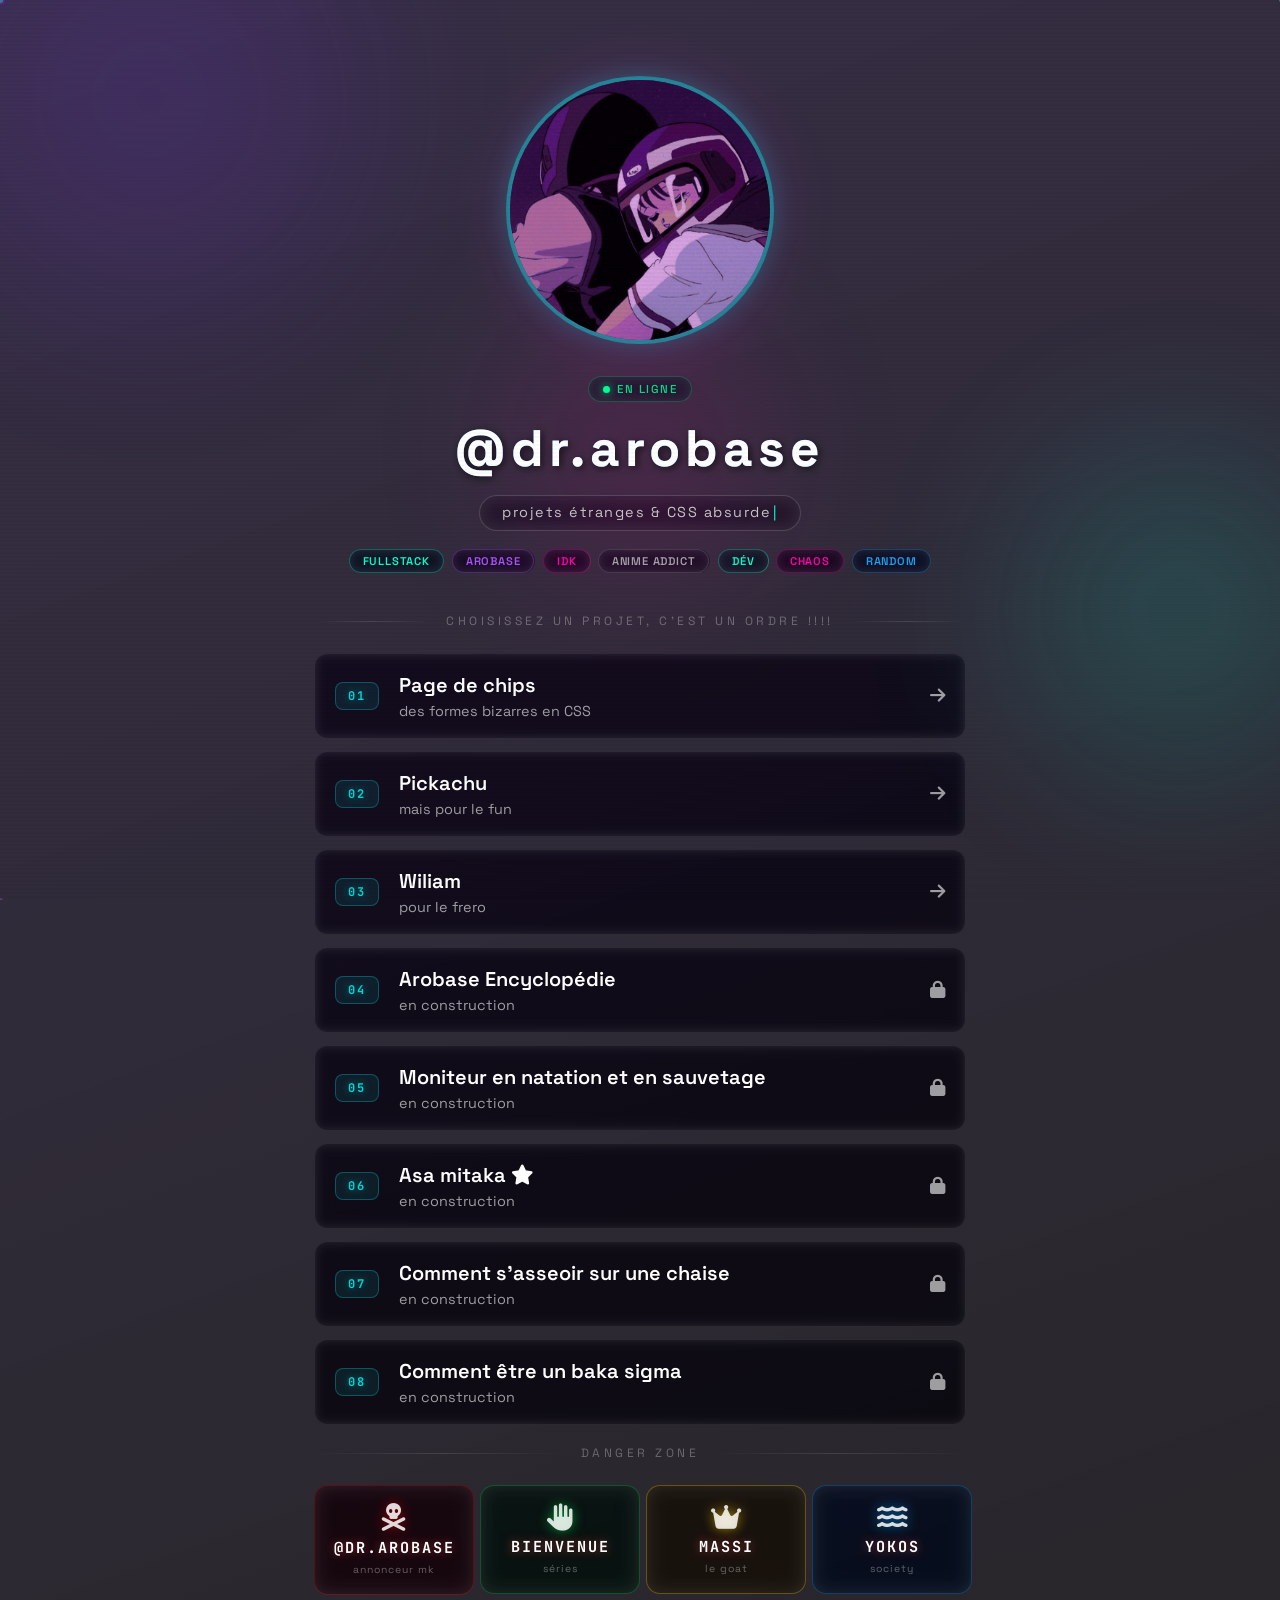
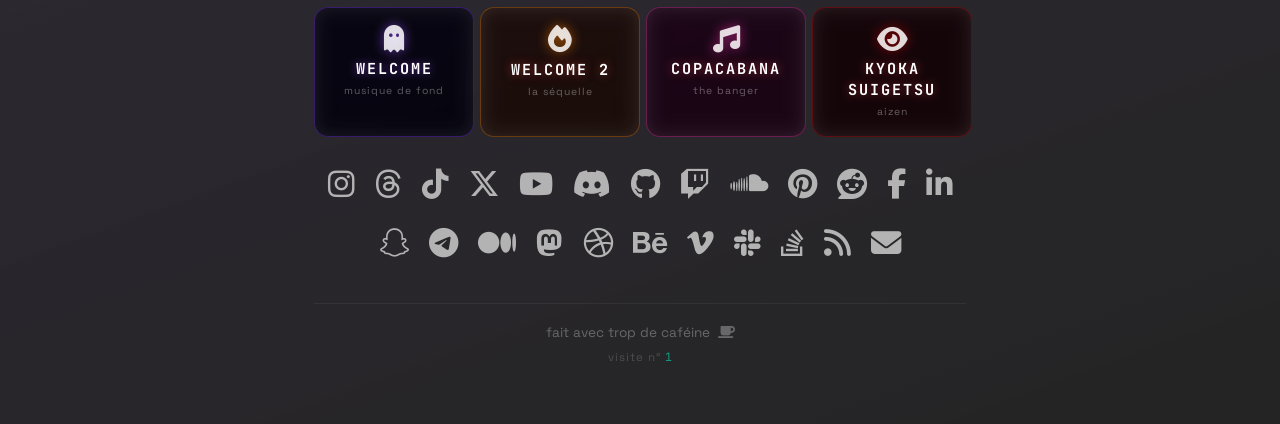
==== commit b9880efe: "ajout de aizen" ====
--- a/index.html
+++ b/index.html
@@ -81,8 +81,40 @@
             </a>
             <div class="project-card project-card--soon" data-reveal>
                 <span class="project-num">04</span>
-                <div class="project-info">
-                    <span class="project-title">Bientôt...</span>
+                <div class="project-info is-red">
+                    <span class="project-title">Arobase Encyclopédie</span>
+                    <span class="project-desc">en construction</span>
+                </div>
+                <i class="fas fa-lock project-arrow"></i>
+            </div>
+            <div class="project-card project-card--soon" data-reveal>
+                <span class="project-num">05</span>
+                <div class="project-info">
+                    <span class="project-title">Moniteur en natation et en sauvetage</span>
+                    <span class="project-desc">en construction</span>
+                </div>
+                <i class="fas fa-lock project-arrow"></i>
+            </div>
+                        <div class="project-card project-card--soon" data-reveal>
+                <span class="project-num">06</span>
+                <div class="project-info">
+                    <span class="project-title">Asa mitaka <i class="fas fa-star"></i> <!--img src="asserts/images/Asa.png" alt="Asa Mitaka" class="project-thumb"--></span>
+                    <span class="project-desc">en construction</span>
+                </div>
+                <i class="fas fa-lock project-arrow"></i>
+            </div>
+                        <div class="project-card project-card--soon" data-reveal>
+                <span class="project-num">07</span>
+                <div class="project-info">
+                    <span class="project-title">Comment s'asseoir sur une chaise</span>
+                    <span class="project-desc">en construction</span>
+                </div>
+                <i class="fas fa-lock project-arrow"></i>
+            </div>
+                        <div class="project-card project-card--soon" data-reveal>
+                <span class="project-num">08</span>
+                <div class="project-info">
+                    <span class="project-title">Comment être un baka sigma</span>
                     <span class="project-desc">en construction</span>
                 </div>
                 <i class="fas fa-lock project-arrow"></i>
@@ -96,45 +128,50 @@
             <div class="mk-row">
 
                 <button class="mk-btn" data-audio="audioArobas" title="Appuie si t&apos;oses">
-                    <span class="mk-btn__icon"><i class="fas fa-skull-crossbones"></i></span>
+                    <span class="mk-btn__icon"><i class="fas fa-skull-crossbones fa-bounce"></i></span>
                     <span class="mk-btn__label">@dr.arobase</span>
                     <span class="mk-btn__sub">annonceur MK</span>
                 </button>
 
                 <button class="mk-btn mk-btn--green" data-audio="audioBienv" title="Bienvenue bb">
-                    <span class="mk-btn__icon"><i class="fas fa-hand-wave"></i></span>
+                    <span class="mk-btn__icon"><i class="fas fa-hand fa-bounce"></i></span>
                     <span class="mk-btn__label">BIENVENUE</span>
                     <span class="mk-btn__sub">séries</span>
                 </button>
 
                 <button class="mk-btn mk-btn--gold" data-audio="audioMassi" title="GOAT confirmed">
-                    <span class="mk-btn__icon"><i class="fas fa-crown"></i></span>
+                    <span class="mk-btn__icon"><i class="fas fa-crown fa-bounce"></i></span>
                     <span class="mk-btn__label">MASSI</span>
                     <span class="mk-btn__sub">le goat</span>
                 </button>
 
                 <button class="mk-btn mk-btn--blue" data-audio="audioYokos" title="YOKOS...">
-                    <span class="mk-btn__icon"><i class="fas fa-water"></i></span>
+                    <span class="mk-btn__icon"><i class="fas fa-water fa-bounce"></i></span>
                     <span class="mk-btn__label">YOKOS</span>
                     <span class="mk-btn__sub">society</span>
                 </button>
 
                 <button class="mk-btn mk-btn--welcome" data-audio="audioWelcome" title="Bienvenue dans l&apos;enfer">
-                    <span class="mk-btn__icon"><i class="fas fa-ghost"></i></span>
+                    <span class="mk-btn__icon"><i class="fas fa-ghost fa-bounce"></i></span>
                     <span class="mk-btn__label">WELCOME</span>
                     <span class="mk-btn__sub">musique de fond</span>
                 </button>
 
                 <button class="mk-btn mk-btn--welcome21" data-audio="audioWelcome21" title="Welcome v2 ??">
-                    <span class="mk-btn__icon"><i class="fas fa-fire"></i></span>
+                    <span class="mk-btn__icon"><i class="fas fa-fire fa-bounce"></i></span>
                     <span class="mk-btn__label">WELCOME 2</span>
                     <span class="mk-btn__sub">la séquelle</span>
                 </button>
 
                 <button class="mk-btn mk-btn--copa" data-audio="audioCopa" title="Copa... Copacabana">
-                    <span class="mk-btn__icon"><i class="fas fa-music"></i></span>
+                    <span class="mk-btn__icon"><i class="fas fa-music fa-bounce"></i></span>
                     <span class="mk-btn__label">COPACABANA</span>
                     <span class="mk-btn__sub">the banger</span>
+                </button>
+                <button class="mk-btn mk-btn--aizen" id="btnAizen" title="Kyōka Suigetsu">
+                    <span class="mk-btn__icon"><i class="fas fa-eye fa-bounce"></i></span>
+                    <span class="mk-btn__label">KYOKA SUIGETSU</span>
+                    <span class="mk-btn__sub">Aizen</span>
                 </button>
 
             </div>
@@ -182,6 +219,16 @@
 <audio id="audioWelcome"  style="display:none"><source src="asserts/audio/Welcome.mp3"                                     type="audio/mpeg"></audio>
 <audio id="audioWelcome21" style="display:none"><source src="asserts/audio/Welcome21.mp3"                                  type="audio/mpeg"></audio>
 <audio id="audioCopa"     style="display:none"><source src="asserts/audio/Copacabana [QWV_XKdTi2c].mp3"                   type="audio/mpeg"></audio>
+<!-- Overlay Aizen (Kyōka Suigetsu) -->
+<div id="aizen-overlay">
+    <button class="aizen-close" id="aizenClose" aria-label="Fermer">&#10005; FERMER</button>
+    <!-- Vidéo cachée : source de pixels pour le chroma key (pas affichée directement) -->
+    <video id="aizenVideo" playsinline>
+        <source src="asserts/video/Aizen.mp4" type="video/mp4">
+    </video>
+    <!-- Canvas : affichage du chroma key — fond vert → transparent -->
+    <canvas id="aizenCanvas" aria-hidden="true"></canvas>
+</div>
 
 <script src="js/script.js"></script>
 </body>
--- a/css/styles.css
+++ b/css/styles.css
@@ -1,40 +1,191 @@
-/* Google Fonts chargée via <link> dans le HTML */
-
+/* ==========================================================
+   styles.css — @dr.arobase
+   Feuille de style principale du portfolio
+
+   TABLE DES MATIÈRES
+   ----------------------------------------------------------
+   1.  Variables (couleurs, tailles réutilisables)
+   2.  Reset de base
+   3.  Scrollbar personnalisé
+   4.  Body et fond d'écran
+   5.  Décors de fond : particules, orbes, scanlines
+   6.  Curseur personnalisé
+   7.  Barre de progression du scroll
+   8.  Mise en page : page-wrapper, header, main, footer
+   9.  Typographie : h1, h2, h3, textes
+   10. Avatar (photo de profil)
+   11. Badge de statut "en ligne"
+   12. Tags / Compétences
+   13. Titre de section (section-label)
+   14. Grille de projets (project-card)
+   15. Effets de survol : Ripple + Tilt (partie CSS)
+   16. Animation de révélation (scroll)
+   17. Icônes sociales
+   18. Effet de titre glitch
+   19. Lien katana (animation de coupure)
+   20. Boutons Mortal Kombat
+   21. Easter egg Konami Code
+   22. Animations @keyframes générales
+   23. Responsive mobile (≤ 768px)
+   24. Écrans tactiles (désactive curseur + particules)
+   25. Accessibilité (focus clavier)
+   ========================================================== */
+
+
+/* ==========================================================
+   1. VARIABLES
+   — Définir les couleurs ici évite les répétitions.
+     Si tu veux changer une couleur, tu n'as qu'un seul
+     endroit à modifier.
+   ========================================================== */
+:root {
+    /* Couleurs néon principales */
+    --cyan:   #00ffcc;
+    --violet: #7b2fff;
+    --pink:   #ff00aa;
+    --blue:   #1da1f2;
+    --green:  #00ff96;
+
+    /* Texte */
+    --text:       #ffffff;
+    --text-muted: rgba(255, 255, 255, 0.6);
+    --text-dim:   rgba(255, 255, 255, 0.3);
+
+    /* Fond des cartes (transparent pour laisser voir le fond) */
+    --card-bg:     rgba(255, 255, 255, 0.02);
+    --card-border: rgba(255, 255, 255, 0.06);
+
+    /* Polices */
+    --font-main: 'Space Grotesk', 'Segoe UI', Tahoma, sans-serif;
+    --font-mono: 'JetBrains Mono', monospace;
+
+    /* Coins arrondis réutilisables */
+    --radius:     14px;
+    --radius-sm:   8px;
+    --radius-pill: 999px;
+}
+
+
+/* ==========================================================
+   2. RESET DE BASE
+   — Supprime les marges/paddings par défaut des navigateurs
+     et force box-sizing: border-box (plus facile à gérer).
+   ========================================================== */
 * {
     margin: 0;
     padding: 0;
     box-sizing: border-box;
 }
 
-/* Custom scrollbar */
-::-webkit-scrollbar { width: 5px; }
-::-webkit-scrollbar-track { background: rgba(0,0,0,0.3); }
+/* ==========================================================
+   3. SCROLLBAR PERSONNALISÉE (Chrome / Edge / Safari)
+   ========================================================== */
+::-webkit-scrollbar       { width: 5px; }
+::-webkit-scrollbar-track { background: rgba(0, 0, 0, 0.3); }
 ::-webkit-scrollbar-thumb {
-    background: linear-gradient(180deg, #00ffcc, #7b2fff);
+    background: linear-gradient(180deg, var(--cyan), var(--violet));
     border-radius: 3px;
 }
-::-webkit-scrollbar-thumb:hover { background: linear-gradient(180deg, #00ffcc, #ff00aa); }
-
+::-webkit-scrollbar-thumb:hover {
+    background: linear-gradient(180deg, var(--cyan), var(--pink));
+}
+
+/* ==========================================================
+   4. BODY ET FOND D'ÉCRAN
+   — Image GIF en fond avec filtre sombre pour lisibilité.
+   ========================================================== */
 body {
-    font-family: 'Space Grotesk', 'Segoe UI', Tahoma, Geneva, Verdana, sans-serif;
-    /* slightly lighter overlay so background image shows through */
-    background: linear-gradient(160deg, rgba(12, 2, 30, 0.82) 0%, rgba(0, 0, 0, 0.86) 100%), url('../asserts/images/chainsaw-man.gif') center/cover fixed;
+    font-family: var(--font-main);
     min-height: 100vh;
-    color: #fff;
-    cursor: none;
+    color: var(--text);
     overflow-x: hidden;
-}
-
-/* Curseur personnalisé */
+    cursor: none; /* caché car on utilise notre propre curseur */
+    background:
+        linear-gradient(160deg, rgba(12, 2, 30, 0.82) 0%, rgba(0, 0, 0, 0.86) 100%),
+        url('../asserts/images/chainsaw-man.gif') center / cover fixed;
+}
+
+/* ==========================================================
+   5. DÉCORS DE FOND
+   ========================================================== */
+
+/* --- Canvas particules (dessiné par script.js) --- */
+#particles {
+    position: fixed;
+    inset: 0;
+    width: 100%;
+    height: 100%;
+    pointer-events: none;
+    z-index: 0;
+    opacity: 0.5;
+}
+
+/* --- Orbes flottants (cercles flous colorés) --- */
+.bg-orbs {
+    position: fixed;
+    inset: 0;
+    pointer-events: none;
+    z-index: 0;
+    overflow: hidden;
+}
+
+.orb {
+    position: absolute;
+    border-radius: 50%;
+    filter: blur(80px);
+    opacity: 0.18;
+}
+
+.orb-1 {
+    width: 500px; height: 500px;
+    background: radial-gradient(circle, var(--violet), transparent);
+    top: -150px; left: -100px;
+    animation: floatOrb 12s ease-in-out infinite;
+}
+.orb-2 {
+    width: 400px; height: 400px;
+    background: radial-gradient(circle, var(--cyan), transparent);
+    bottom: 10%; right: -100px;
+    animation: floatOrb 16s ease-in-out infinite reverse;
+}
+.orb-3 {
+    width: 300px; height: 300px;
+    background: radial-gradient(circle, var(--pink), transparent);
+    top: 50%; left: 50%;
+    transform: translate(-50%, -50%);
+    animation: floatOrb 20s ease-in-out infinite 4s;
+}
+
+/* --- Scanlines (effet écran CRT rétro) --- */
+.scanlines {
+    position: fixed;
+    inset: 0;
+    background: repeating-linear-gradient(
+        0deg,
+        transparent,
+        transparent 2px,
+        rgba(0, 0, 0, 0.03) 2px,
+        rgba(0, 0, 0, 0.03) 4px
+    );
+    pointer-events: none;
+    z-index: 4;
+    opacity: 0.7;
+}
+
+
+/* ==========================================================
+   6. CURSEUR PERSONNALISÉ
+   — Deux éléments : un anneau avec retard + un point précis.
+   ========================================================== */
 .custom-cursor {
     position: fixed;
     width: 18px;
     height: 18px;
-    border: 2px solid rgba(0,255,255,0.8);
+    border: 2px solid rgba(0, 255, 255, 0.8);
     border-radius: 50%;
     pointer-events: none;
     transform: translate(-50%, -50%);
-    transition: width 0.2s ease, height 0.2s ease, background 0.2s ease, border-color 0.2s ease;
+    transition: width 0.2s ease, height 0.2s ease, background 0.2s ease;
     z-index: 99999;
     mix-blend-mode: difference;
 }
@@ -63,96 +214,25 @@
     box-shadow: 0 0 6px rgba(255,255,255,0.8);
 }
 
-/* Barre de progression scroll */
+/* ==========================================================
+   7. BARRE DE PROGRESSION DU SCROLL
+   ========================================================== */
 .scroll-progress {
     position: fixed;
     top: 0;
     left: 0;
     height: 2px;
     width: 0%;
-    background: linear-gradient(90deg, #00ffcc, #7b2fff, #ff00aa);
+    background: linear-gradient(90deg, var(--cyan), var(--violet), var(--pink));
     z-index: 100001;
-    box-shadow: 0 0 8px rgba(0,255,204,0.7), 0 0 16px rgba(123,47,255,0.4);
+    box-shadow: 0 0 8px rgba(0, 255, 204, 0.7);
     transition: width 0.08s linear;
 }
 
-/* Scanlines CRT */
-.scanlines {
-    position: fixed;
-    inset: 0;
-    background: repeating-linear-gradient(
-        0deg,
-        transparent,
-        transparent 2px,
-        rgba(0,0,0,0.03) 2px,
-        rgba(0,0,0,0.03) 4px
-    );
-    pointer-events: none;
-    z-index: 4;
-    opacity: 0.7;
-}
-
-/* Canvas particules */
-#particles {
-    position: fixed;
-    inset: 0;
-    width: 100%;
-    height: 100%;
-    pointer-events: none;
-    z-index: 0;
-    opacity: 0.5;
-}
-
-/* Orbes flottants */
-.bg-orbs {
-    position: fixed;
-    inset: 0;
-    pointer-events: none;
-    z-index: 0;
-    overflow: hidden;
-}
-
-.orb {
-    position: absolute;
-    border-radius: 50%;
-    filter: blur(80px);
-    opacity: 0.18;
-}
-
-.orb-1 {
-    width: 500px;
-    height: 500px;
-    background: radial-gradient(circle, #7b2fff, transparent);
-    top: -150px;
-    left: -100px;
-    animation: floatOrb 12s ease-in-out infinite;
-}
-
-.orb-2 {
-    width: 400px;
-    height: 400px;
-    background: radial-gradient(circle, #00ffcc, transparent);
-    bottom: 10%;
-    right: -100px;
-    animation: floatOrb 16s ease-in-out infinite reverse;
-}
-
-.orb-3 {
-    width: 300px;
-    height: 300px;
-    background: radial-gradient(circle, #ff00aa, transparent);
-    top: 50%;
-    left: 50%;
-    transform: translate(-50%, -50%);
-    animation: floatOrb 20s ease-in-out infinite 4s;
-}
-
-@keyframes floatOrb {
-    0%, 100% { transform: translate(0, 0) scale(1); }
-    33%       { transform: translate(40px, -30px) scale(1.08); }
-    66%       { transform: translate(-30px, 40px) scale(0.95); }
-}
-
+/* ==========================================================
+   8. MISE EN PAGE PRINCIPALE
+   — Conteneur centré, header, main, footer alignés en colonne.
+   ========================================================== */
 .page-wrapper {
     max-width: 700px;
     margin: 0 auto;
@@ -202,10 +282,15 @@
     letter-spacing: 1px;
 }
 #visit-count {
-    color: rgba(0,255,204,0.55);
-    font-family: 'JetBrains Mono', monospace;
-}
-
+    color: rgba(0, 255, 204, 0.55);
+    font-family: var(--font-mono);
+}
+
+
+/* ==========================================================
+   9. TYPOGRAPHIE
+   — Tailles et styles des titres et textes du site.
+   ========================================================== */
 h1 {
     font-size: 2.8em;
     color: #fff;
@@ -248,7 +333,7 @@
 .typing::after {
     content: '|';
     animation: blink 0.7s step-end infinite;
-    color: #00ffcc;
+    color: var(--cyan);
     margin-left: 2px;
 }
 
@@ -278,7 +363,16 @@
     background: linear-gradient(90deg, transparent, rgba(255,255,255,0.12), transparent);
 }
 
-/* Project grid */
+/* ==========================================================
+   13. SECTION LABEL (ligne décorative + texte)
+   ========================================================== */
+/* .section-label déjà déclaré au-dessus (typo) */
+
+
+/* ==========================================================
+   14. GRILLE DE PROJETS
+   — Cartes cliquables avec effet tilt + ripple.
+   ========================================================== */
 .project-grid {
     width: 100%;
     display: flex;
@@ -286,7 +380,11 @@
     gap: 12px;
 }
 
-/* Reveal animation */
+/* ==========================================================
+   15. ANIMATION DE RÉVÉLATION AU SCROLL
+   — Les éléments partent invisibles, puis
+     .revealed s'ajoute via IntersectionObserver (script.js).
+   ========================================================== */
 [data-reveal] {
     opacity: 0;
     transform: translateY(28px);
@@ -297,7 +395,9 @@
     transform: translateY(0);
 }
 
-/* Ripple */
+/* ==========================================================
+   14b. CARTE DE PROJET
+   ========================================================== */
 .project-card {
     display: flex;
     align-items: center;
@@ -353,7 +453,10 @@
 
 .project-card:hover::before { opacity: 1; }
 
-/* Ripple */
+/* ==========================================================
+   16. EFFECT RIPPLE (clic sur carte)
+   — Un cercle qui s'étend depuis l'endroit clé.
+   ========================================================== */
 .ripple {
     position: absolute;
     border-radius: 50%;
@@ -406,6 +509,21 @@
     color: #fff;
 }
 
+/* Thumbnail next to project titles (Asa mitaka) */
+/*.project-thumb {
+    width: 48px;
+    height: 48px;
+    object-fit: cover;
+    margin-left: 10px;
+    vertical-align: middle;
+    border-radius: 8px;
+    border: 1px solid rgba(255,255,255,0.08);
+}
+
+@media (max-width: 768px) {
+    .project-thumb { width: 32px; height: 32px; margin-left: 8px; border-radius: 6px; }
+}*/
+
 .project-desc {
     font-size: 0.9rem;
     color: rgba(255,255,255,0.6);
@@ -429,6 +547,18 @@
 .project-card:nth-child(3) { animation-delay: 0.19s; }
 .project-card:nth-child(4) { animation-delay: 0.26s; }
 .project-card:nth-child(5) { animation-delay: 0.33s; }
+/* ==========================================================
+   22. ANIMATIONS @keyframes
+   — Définitions réutilisables pour les animations CSS.
+   ========================================================== */
+
+/* Orbes flottants */
+@keyframes floatOrb {
+    0%, 100% { transform: translate(0, 0) scale(1); }
+    33%       { transform: translate(40px, -30px) scale(1.08); }
+    66%       { transform: translate(-30px, 40px) scale(0.95); }
+}
+
 @keyframes slideDown {
     from {
         opacity: 0;
@@ -462,19 +592,181 @@
     }
 }
 
+/* ==========================================================
+   BOUTON MK — variante Aizen (or pâle / blanc)
+   ========================================================== */
+.mk-btn--aizen {
+    background: rgba(255, 240, 180, 0.04);
+    border-color: rgba(255, 220, 100, 0.3);
+}
+.mk-btn--aizen::before {
+    background: radial-gradient(circle at 50% 0%, rgba(255,220,100,0.18) 0%, transparent 70%);
+}
+.mk-btn--aizen:hover {
+    background: rgba(255, 220, 100, 0.1);
+    border-color: rgba(255, 220, 100, 0.65);
+    box-shadow: 0 0 30px rgba(255,220,100,0.3), 0 0 60px rgba(255,220,100,0.1);
+}
+.mk-btn--aizen .mk-btn__icon { filter: drop-shadow(0 0 8px rgba(255,220,100,0.9)); }
+
+
+/* ==========================================================
+   OVERLAY AIZEN — Kyōka Suigetsu
+   — Fond noir total, texte lettre par lettre, vidéo centrée.
+   ========================================================== */
+#aizen-overlay {
+    position: fixed;
+    inset: 0;
+    /* overlay background removed per user request */
+    background: transparent;
+    z-index: 999999;
+    display: flex;
+    flex-direction: column;
+    align-items: center;
+    justify-content: center;
+    gap: 36px;
+    opacity: 0;
+    pointer-events: none;
+    transition: opacity 1s ease;
+}
+#aizen-overlay.active {
+    opacity: 1;
+    pointer-events: all;
+}
+
+/* Titre "Kyōka Suigetsu" */
+.aizen-title { display: none !important; }
+/* Chaque lettre est animée individuellement */
+.aizen-title .char {
+    display: inline-block;
+    opacity: 0;
+    animation: aizenChar 0.5s ease forwards;
+}
+@keyframes aizenChar {
+    from { opacity: 0; transform: translateY(-12px); filter: blur(8px); }
+    to   { opacity: 1; transform: translateY(0);      filter: blur(0);   }
+}
+
+/* Vidéo Aizen */
+/* Vidéo cachée — source pixels uniquement (chroma key) */
+#aizenVideo {
+    display: none !important;
+}
+
+/* Canvas plein écran total — toujours fixé sur toute la fenêtre */
+#aizenCanvas {
+    position: fixed;
+    inset: 0;
+    width: 100vw;
+    height: 100vh;
+    opacity: 0;
+    transition: opacity 0.5s ease;
+    background: transparent;
+    z-index: 10002;
+    mix-blend-mode: screen; /* noir(0,0,0) = transparent en screen */
+    pointer-events: none;
+}
+#aizenCanvas.visible {
+    opacity: 1;
+    pointer-events: all;
+}
+
+/* --- Conteneur des éclats de verre --- */
+/* shards removed per user request - keep selectors hidden to avoid leftover DOM effects */
+#aizen-shatter { display: none !important; }
+.aizen-shard   { display: none !important; }
+
+/* Bouton fermer — caché avant que la vidéo joue, visible après */
+.aizen-close {
+    position: fixed;
+    top: 20px;
+    right: 24px;
+    background: none;
+    border: 1px solid rgba(255,255,255,0.2);
+    border-radius: var(--radius-pill);
+    color: rgba(255,255,255,0.45);
+    font-size: 0.78rem;
+    letter-spacing: 2px;
+    padding: 7px 18px;
+    cursor: pointer;
+    font-family: var(--font-mono);
+    z-index: 10010;
+    opacity: 0;
+    pointer-events: none;
+    transition: color 0.2s ease, border-color 0.2s ease, opacity 0.4s ease;
+}
+.aizen-close:hover {
+    color: #fff;
+    border-color: rgba(255,255,255,0.7);
+}
+/* Apparaît seulement quand la vidéo est en cours */
+#aizen-overlay.video-playing .aizen-close {
+    opacity: 1;
+    pointer-events: all;
+}
+
+
+/* ==========================================================
+   23. RESPONSIVE MOBILE (≤ 768 px)
+   — Ajustements pour les écrans téléphone / tablette.
+   ========================================================== */
 @media (max-width: 768px) {
     .page-wrapper { padding: 40px 16px 30px; gap: 28px; }
     h1 { font-size: 2em; }
     .project-card { padding: 16px 18px; gap: 14px; }
     .project-title { font-size: 0.95rem; }
-}
-
+    /* Smaller avatar on mobile */
+    .avatar { width: 140px; height: 140px; margin: 12px auto; }
+    /* Reduce orb sizes and hide heavy visual effects */
+    .orb-1 { width: 240px; height: 240px; top: -80px; left: -40px; filter: blur(60px); }
+    .orb-2 { width: 200px; height: 200px; right: -40px; bottom: 8%; }
+    .orb-3 { width: 160px; height: 160px; }
+    /* Make social icons slightly smaller to fit */
+    .socials a { font-size: 1.6rem; gap: 12px; }
+    /* Make MK buttons more touch-friendly */
+    .mk-btn { min-width: 120px; padding: 14px 16px; }
+    .mk-row { gap: 10px; }
+    /* Simplify background on small screens (avoid heavy fixed backgrounds)
+       and reduce scanline opacity for readability */
+    body { background-attachment: scroll; background-position: center top; }
+    .scanlines { opacity: 0.15; }
+}
+
+/* ==========================================================
+   24. ÉCRANS TACTILES
+   — Désactive le curseur personnalisé et les particules
+     sur mobile (pas de survol, pointeur grossier).
+   ========================================================== */
+@media (hover: none), (pointer: coarse) {
+    .custom-cursor, .cursor-dot { display: none !important; }
+    body { cursor: auto; }
+    #particles { display: none !important; }
+    .scanlines { opacity: 0.12; }
+}
+
+/* ==========================================================
+   25. ACCESSIBILITÉ — Focus clavier
+   — Quand on navigue au clavier, cet effet montre
+     quel élément est sélectionné.
+   ========================================================== */
+:where(a, button, .project-card):focus-visible {
+    outline: 3px solid rgba(0,255,204,0.18);
+    outline-offset: 3px;
+    box-shadow: 0 0 0 6px rgba(0,255,204,0.03);
+}
+
+
+/* ==========================================================
+   17. ICÔNES SOCIALES
+   — Chaque icône change de couleur au survol selon
+     la plateforme grâce à l'attribut [data-social].
+   ========================================================== */
 .socials {
-  display: flex;
-  justify-content: center;
-  flex-wrap: wrap;
-  gap: 20px;
-  margin-top: 8px;
+    display: flex;
+    justify-content: center;
+    flex-wrap: wrap;
+    gap: 20px;
+    margin-top: 8px;
 }
 
 .socials a {
@@ -511,8 +803,13 @@
 .socials a[data-social="slack"]:hover         { color: #e01e5a; }
 .socials a[data-social="stack-overflow"]:hover { color: #f48024; }
 .socials a[data-social="rss"]:hover           { color: #f26522; }
-.socials a[data-social="email"]:hover         { color: #00ffcc; }
-
+.socials a[data-social="email"]:hover         { color: var(--cyan); }
+
+
+/* ==========================================================
+   10. AVATAR (photo de profil)
+   — Cercle avec lueur animée qui pulse lentement.
+   ========================================================== */
 .avatar {
     width: 260px;
     height: 260px;
@@ -542,7 +839,11 @@
     }
 }
 
-/* Glitch effect */
+/* ==========================================================
+   18. EFFET GLITCH (titre principal)
+   — Deux pseudo-éléments ::before et ::after bougent
+     décalés pour simuler un glitch électronique.
+   ========================================================== */
 .glitch-wrapper {
    width: 100%;
    height: 100%;
@@ -611,7 +912,11 @@
 }
 
 
-/*** link coupper katana**/
+/* ==========================================================
+   19. LIEN KATANA (animation de coupure)
+   — Le texte se sépare en deux comme coupé par une lâme.
+     .link--top = partie haute, .link--bottom = partie basse.
+   ========================================================== */
 .link {
   position: relative;
   padding: 0;
@@ -714,9 +1019,11 @@
   transform: rotateZ(-2.1deg) scaleX(100%);
 }
 
-/* =============================================
-   BOUTONS MORTAL KOMBAT
-   ============================================= */
+/* ==========================================================
+   20. BOUTONS MORTAL KOMBAT
+   — Chaque bouton joue un son MK. L'animation .playing
+     pulse la lueur pendant la lecture audio.
+   ========================================================== */
 .mk-buttons {
     width: 100%;
     display: flex;
@@ -930,9 +1237,10 @@
 }
 .mk-btn--copa.playing { animation: mkPulsePink 0.7s ease-in-out infinite alternate; }
 
-/* =============================================
-   STATUS BADGE
-   ============================================= */
+/* ==========================================================
+   11. BADGE DE STATUT "EN LIGNE"
+   — Petit badge vert animé qui indique ton statut actuel.
+   ========================================================== */
 .status-badge {
     display: inline-flex;
     align-items: center;
@@ -962,9 +1270,10 @@
     50%       { opacity: 0.4; box-shadow: 0 0 18px rgba(0,255,150,0.3); }
 }
 
-/* =============================================
-   TAGS / COMPÉTENCES
-   ============================================= */
+/* ==========================================================
+   12. TAGS / COMPÉTENCES
+   — Petites pilules colorées qui s'élèvent au survol.
+   ========================================================== */
 .tags-row {
     display: flex;
     flex-wrap: wrap;
@@ -992,9 +1301,10 @@
 .tag--white   { color: rgba(255,255,255,0.6); border-color: rgba(255,255,255,0.12); background: rgba(255,255,255,0.03); }
 .tag--blue    { color: #1da1f2; border-color: rgba(29,161,242,0.3); background: rgba(29,161,242,0.05); }
 
-/* =============================================
-   KONAMI CODE
-   ============================================= */
+/* ==========================================================
+   21. EASTER EGG KONAMI CODE
+   — ↑↑↓↓←→←→ B A = flash + étincelles colorées.
+   ========================================================== */
 .konami-flash {
     position: fixed;
     top: 50%;
@@ -1045,4 +1355,5 @@
     50%  { box-shadow: 0 0 0 5px hsl(180,100%,60%), 0 0 35px hsl(180,100%,60%); }
     75%  { box-shadow: 0 0 0 5px hsl(270,100%,60%), 0 0 35px hsl(270,100%,60%); }
     100% { box-shadow: 0 0 0 5px hsl(360,100%,60%), 0 0 35px hsl(360,100%,60%); }
-}+}
+
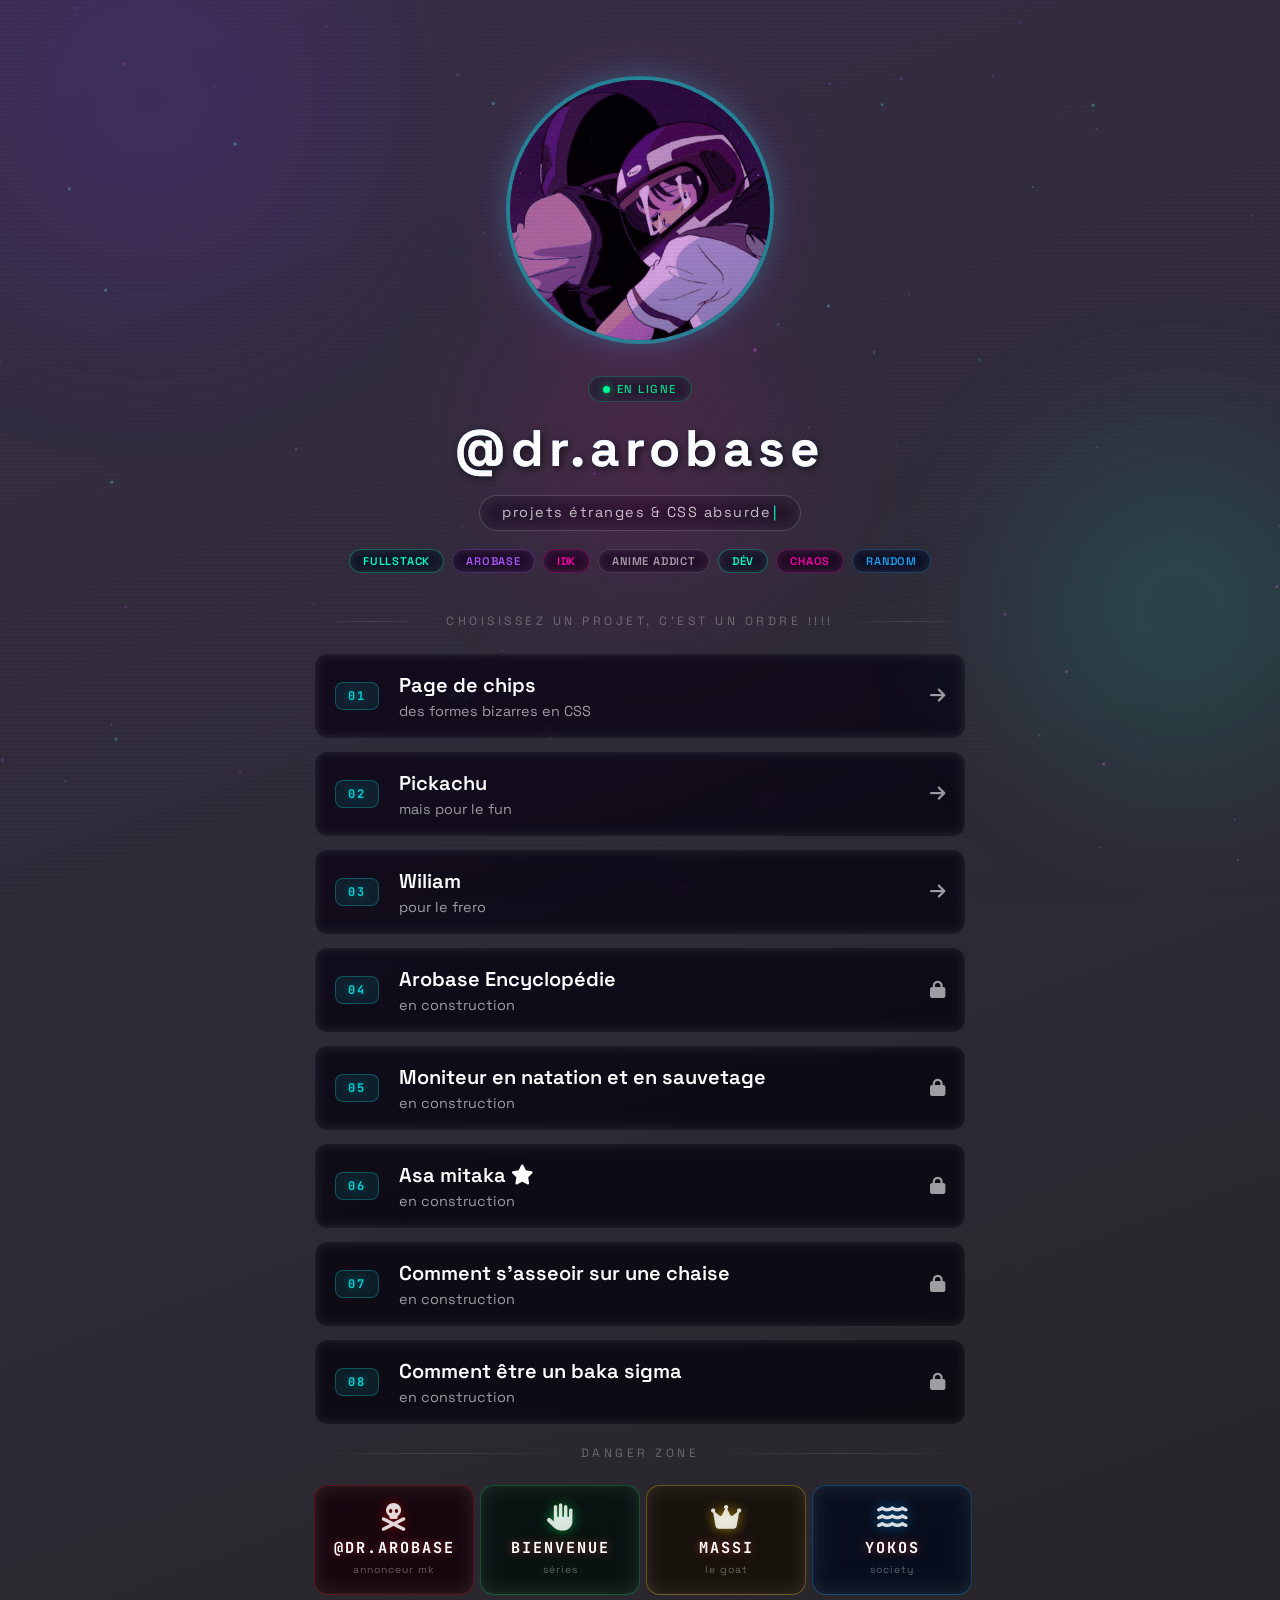
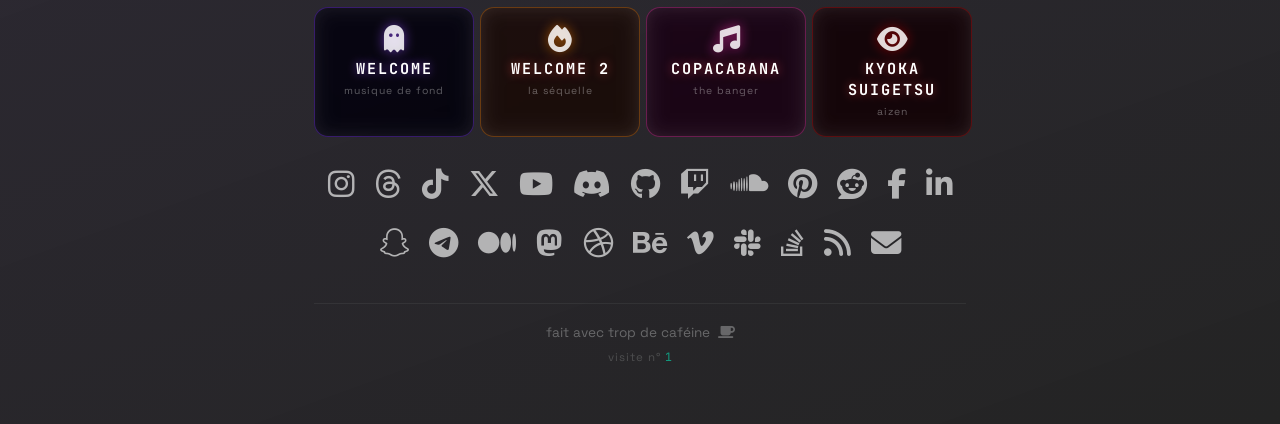
==== commit c452afde: "verfication" ====
--- a/index.html
+++ b/index.html
@@ -178,7 +178,7 @@
         </div>
 
         <div class="socials">
-            <a href="#" data-social="instagram" title="Instagram"><i class="fab fa-instagram"></i></a>
+            <a href="https://www.instagram.com/dr.arobase/" data-social="instagram" title="Instagram"><i class="fab fa-instagram"></i></a>
             <a href="#" data-social="threads" title="Threads"><i class="fab fa-threads"></i></a>
             <a href="#" data-social="tiktok" title="TikTok"><i class="fab fa-tiktok"></i></a>
             <a href="#" data-social="twitter" title="X / Twitter"><i class="fab fa-x-twitter"></i></a>
